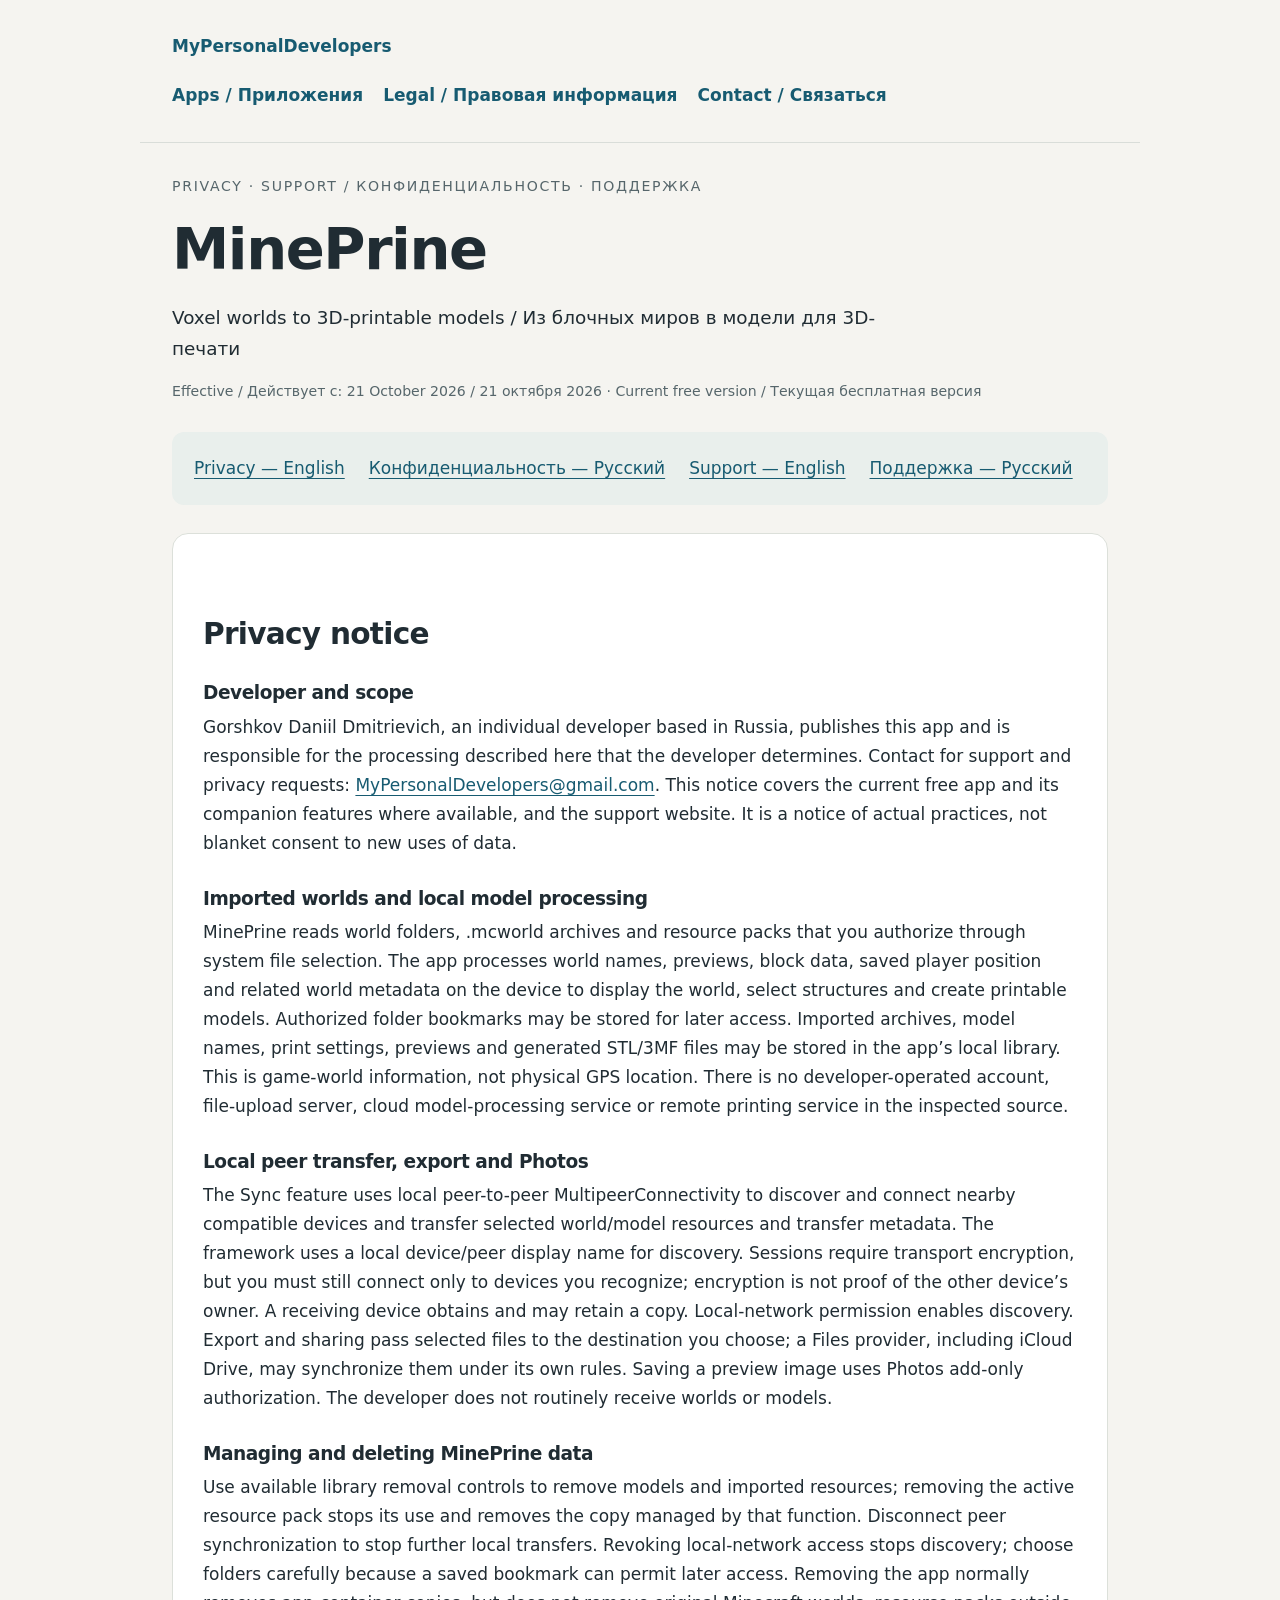
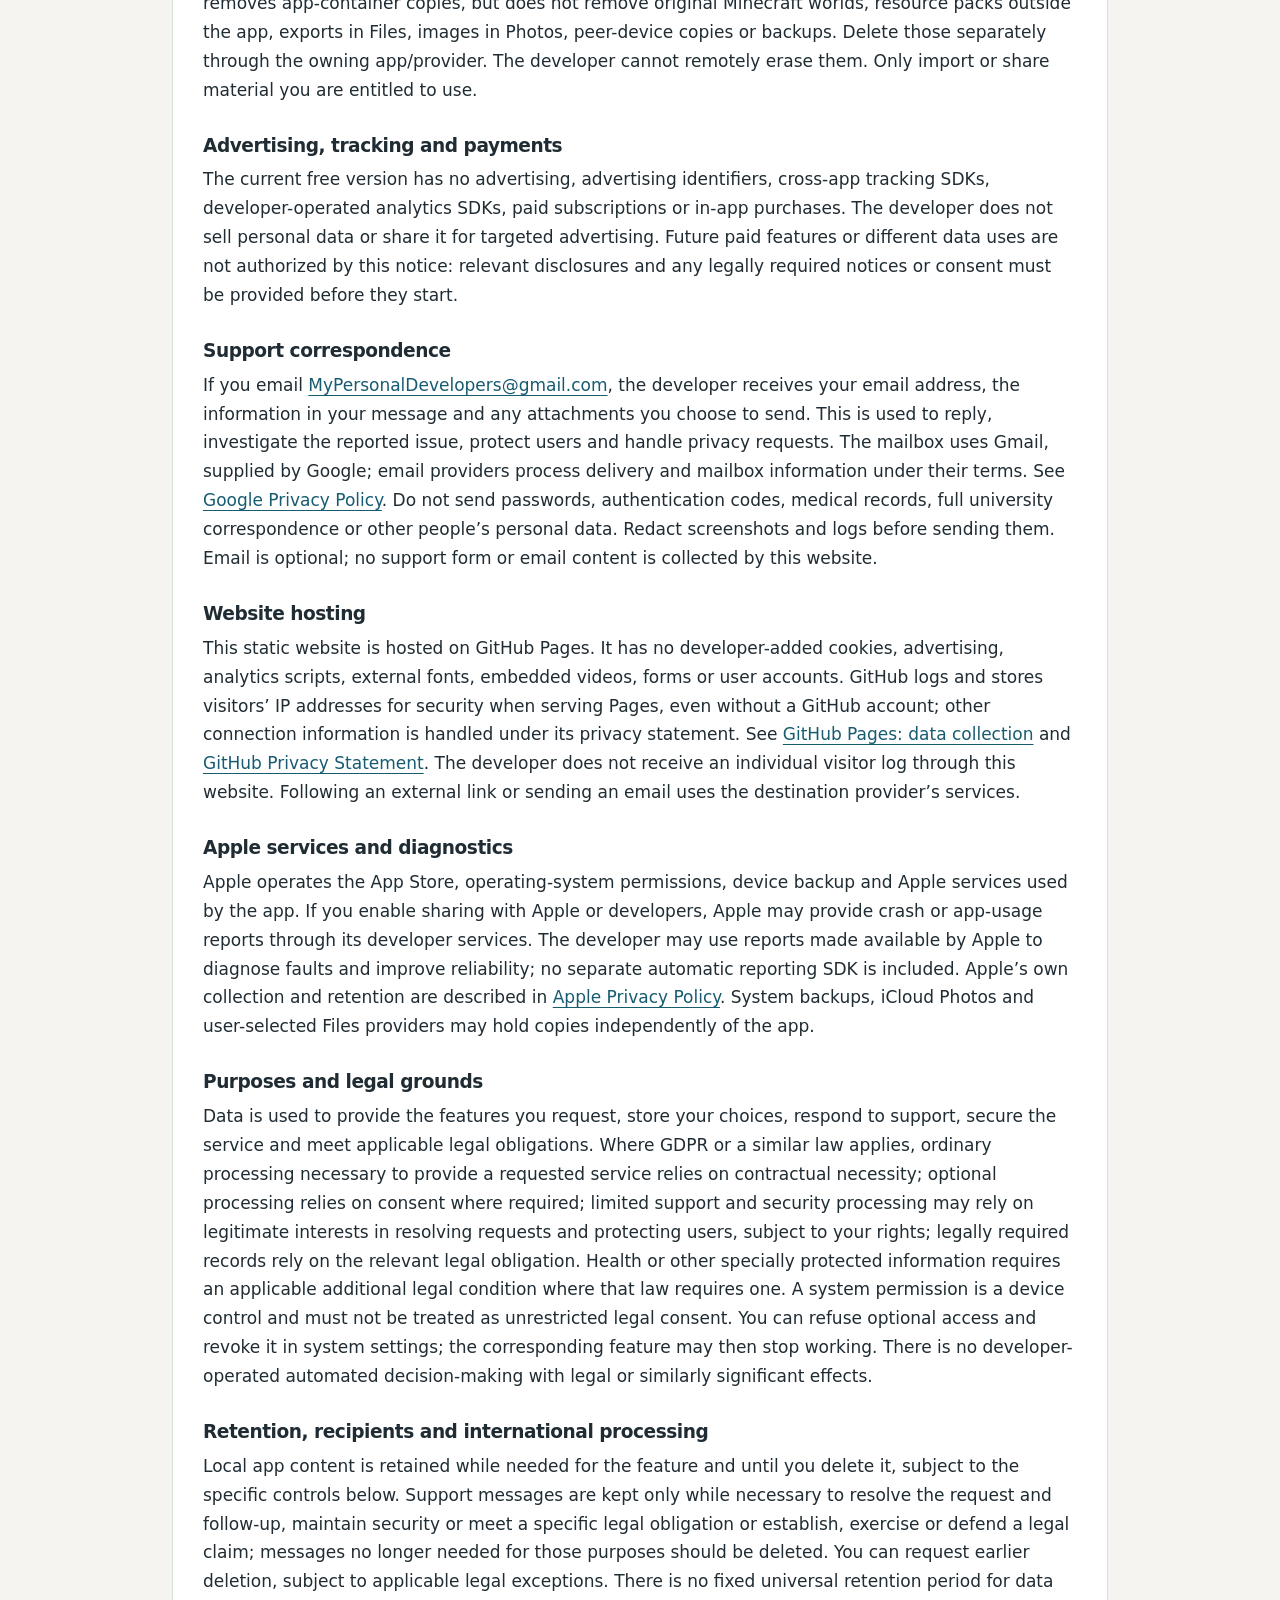
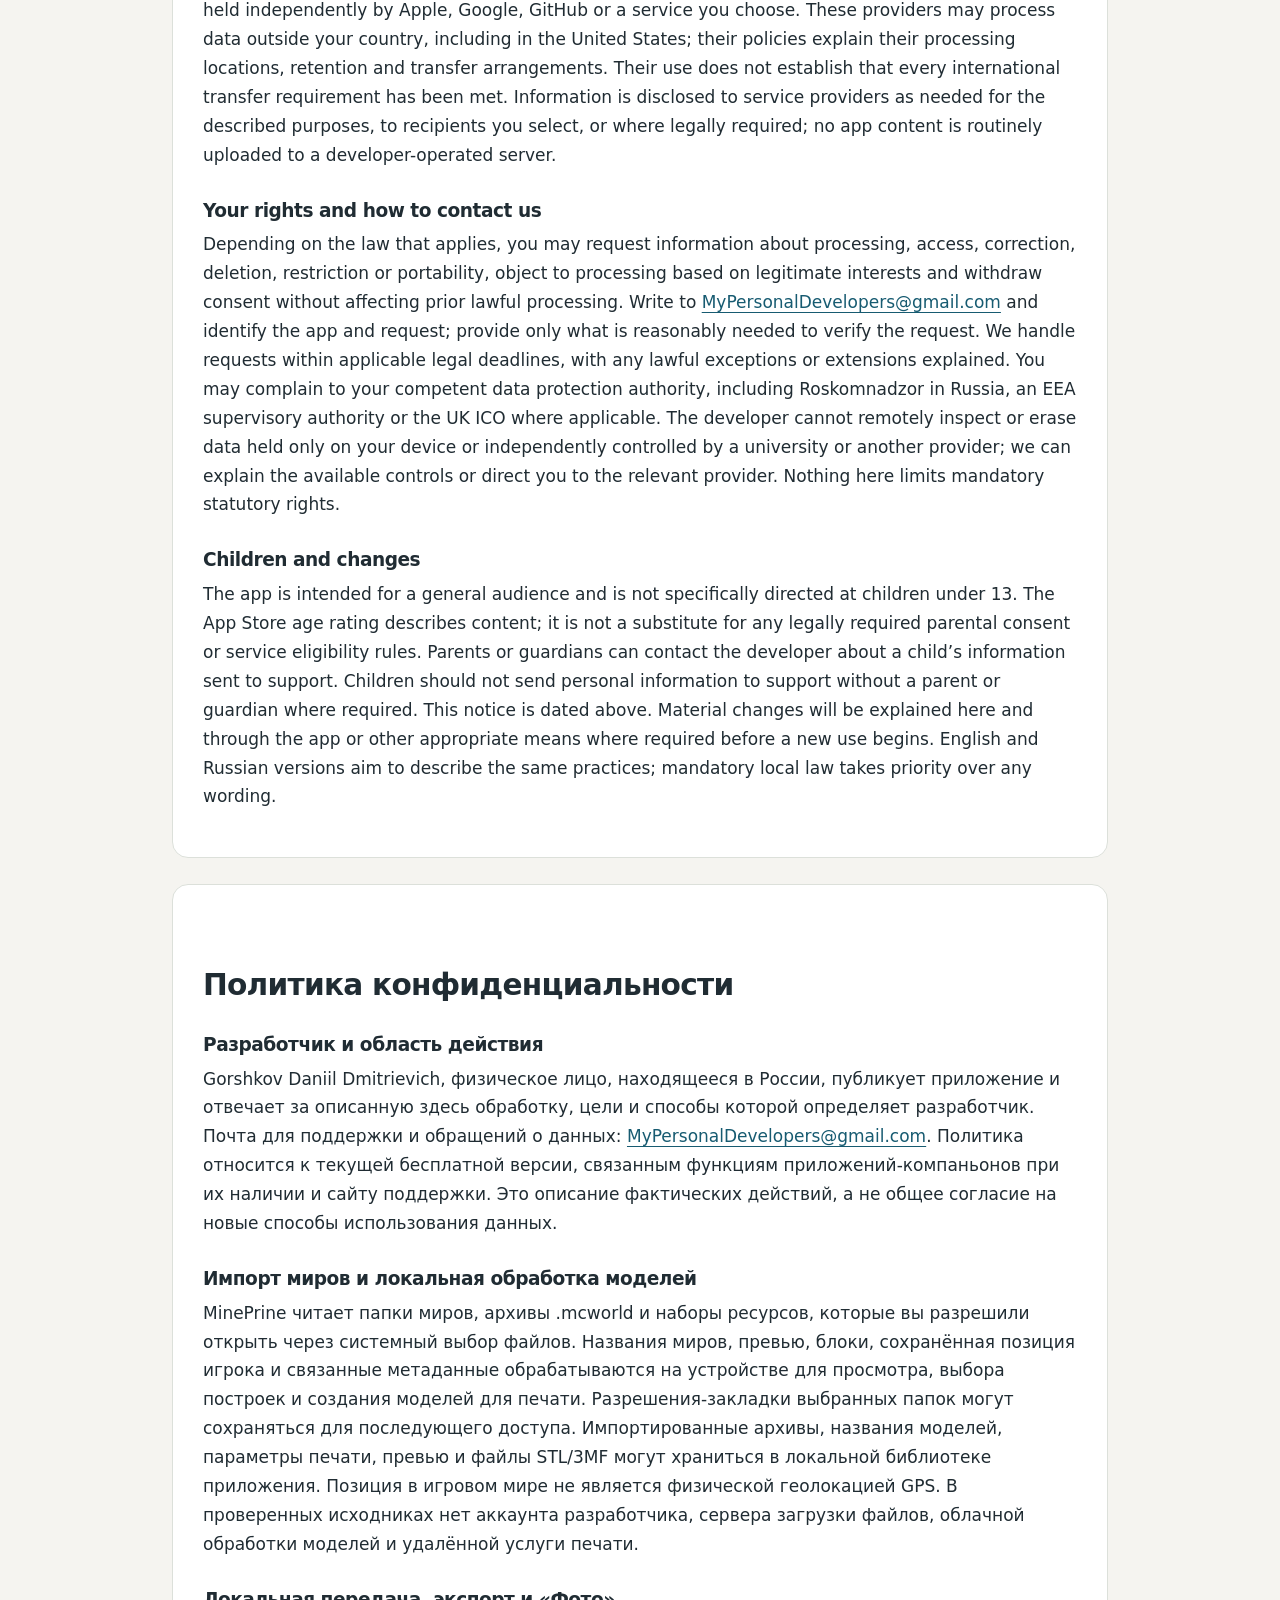
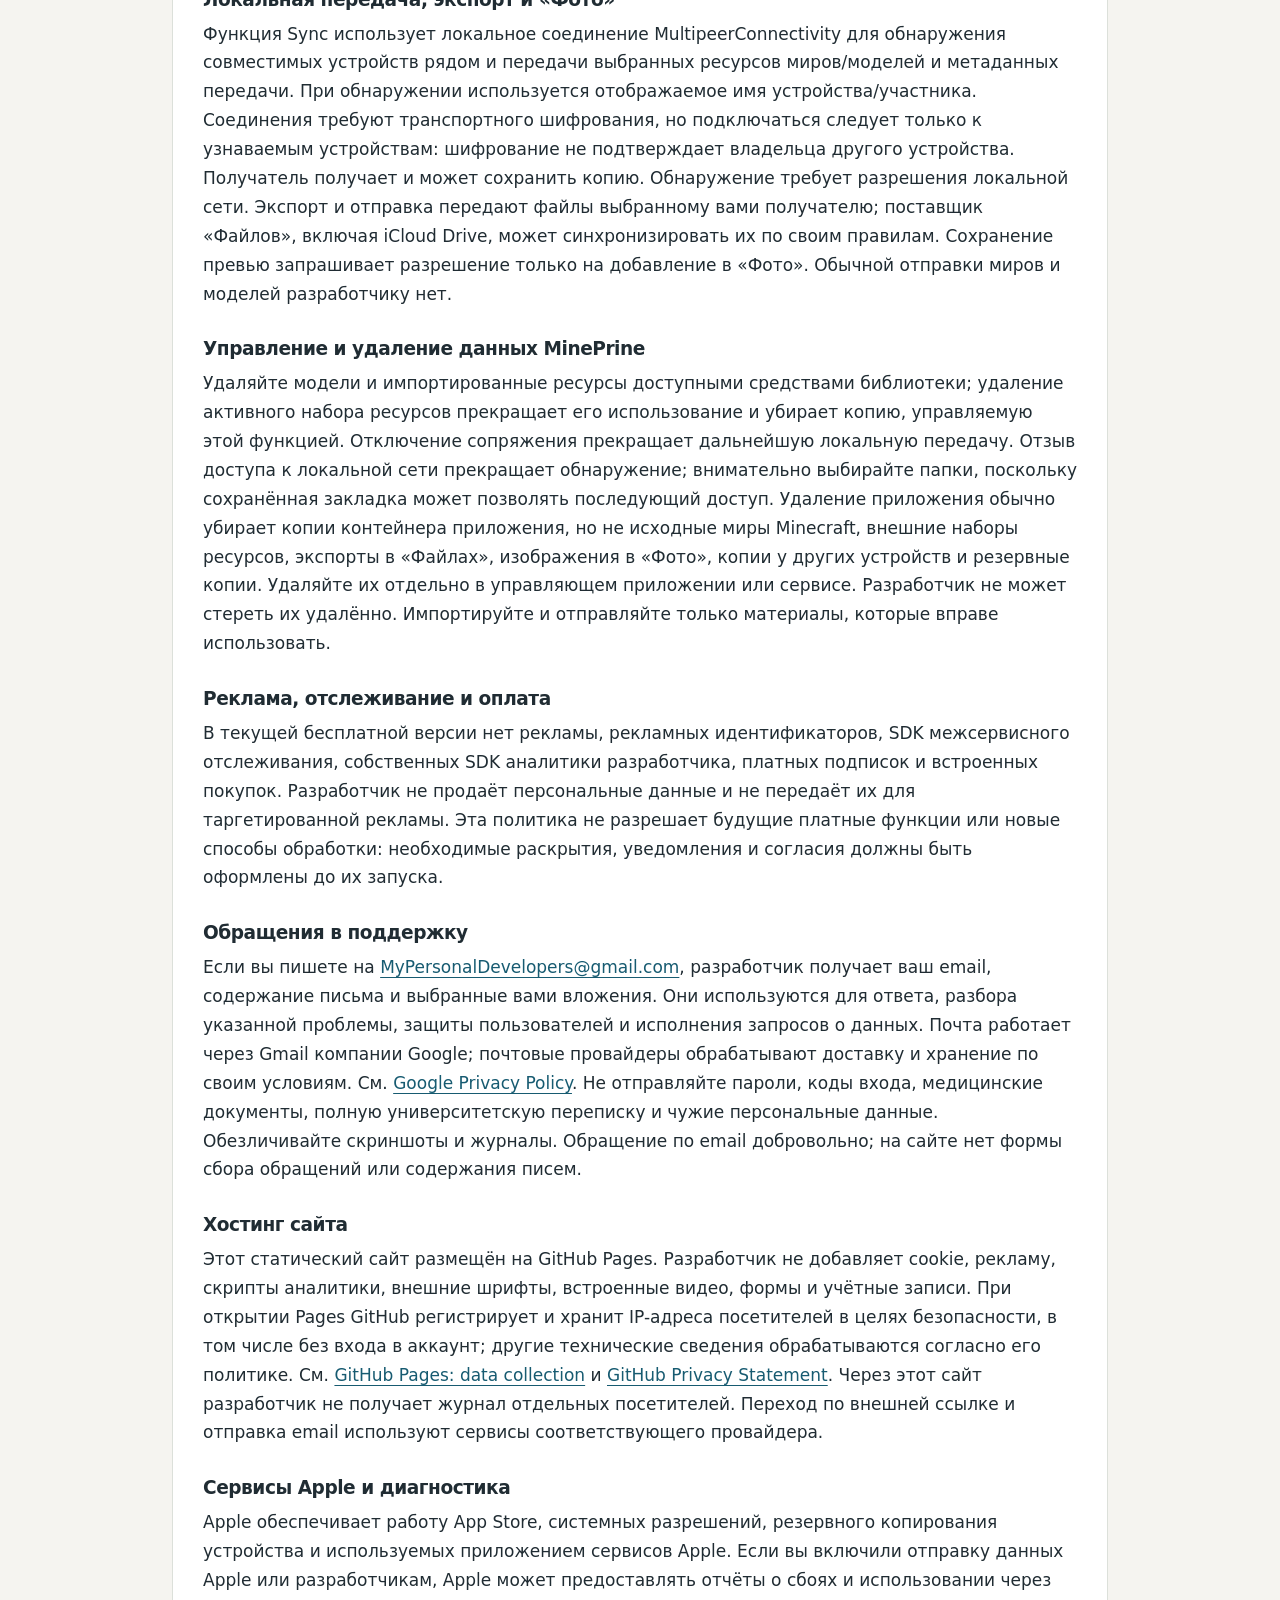
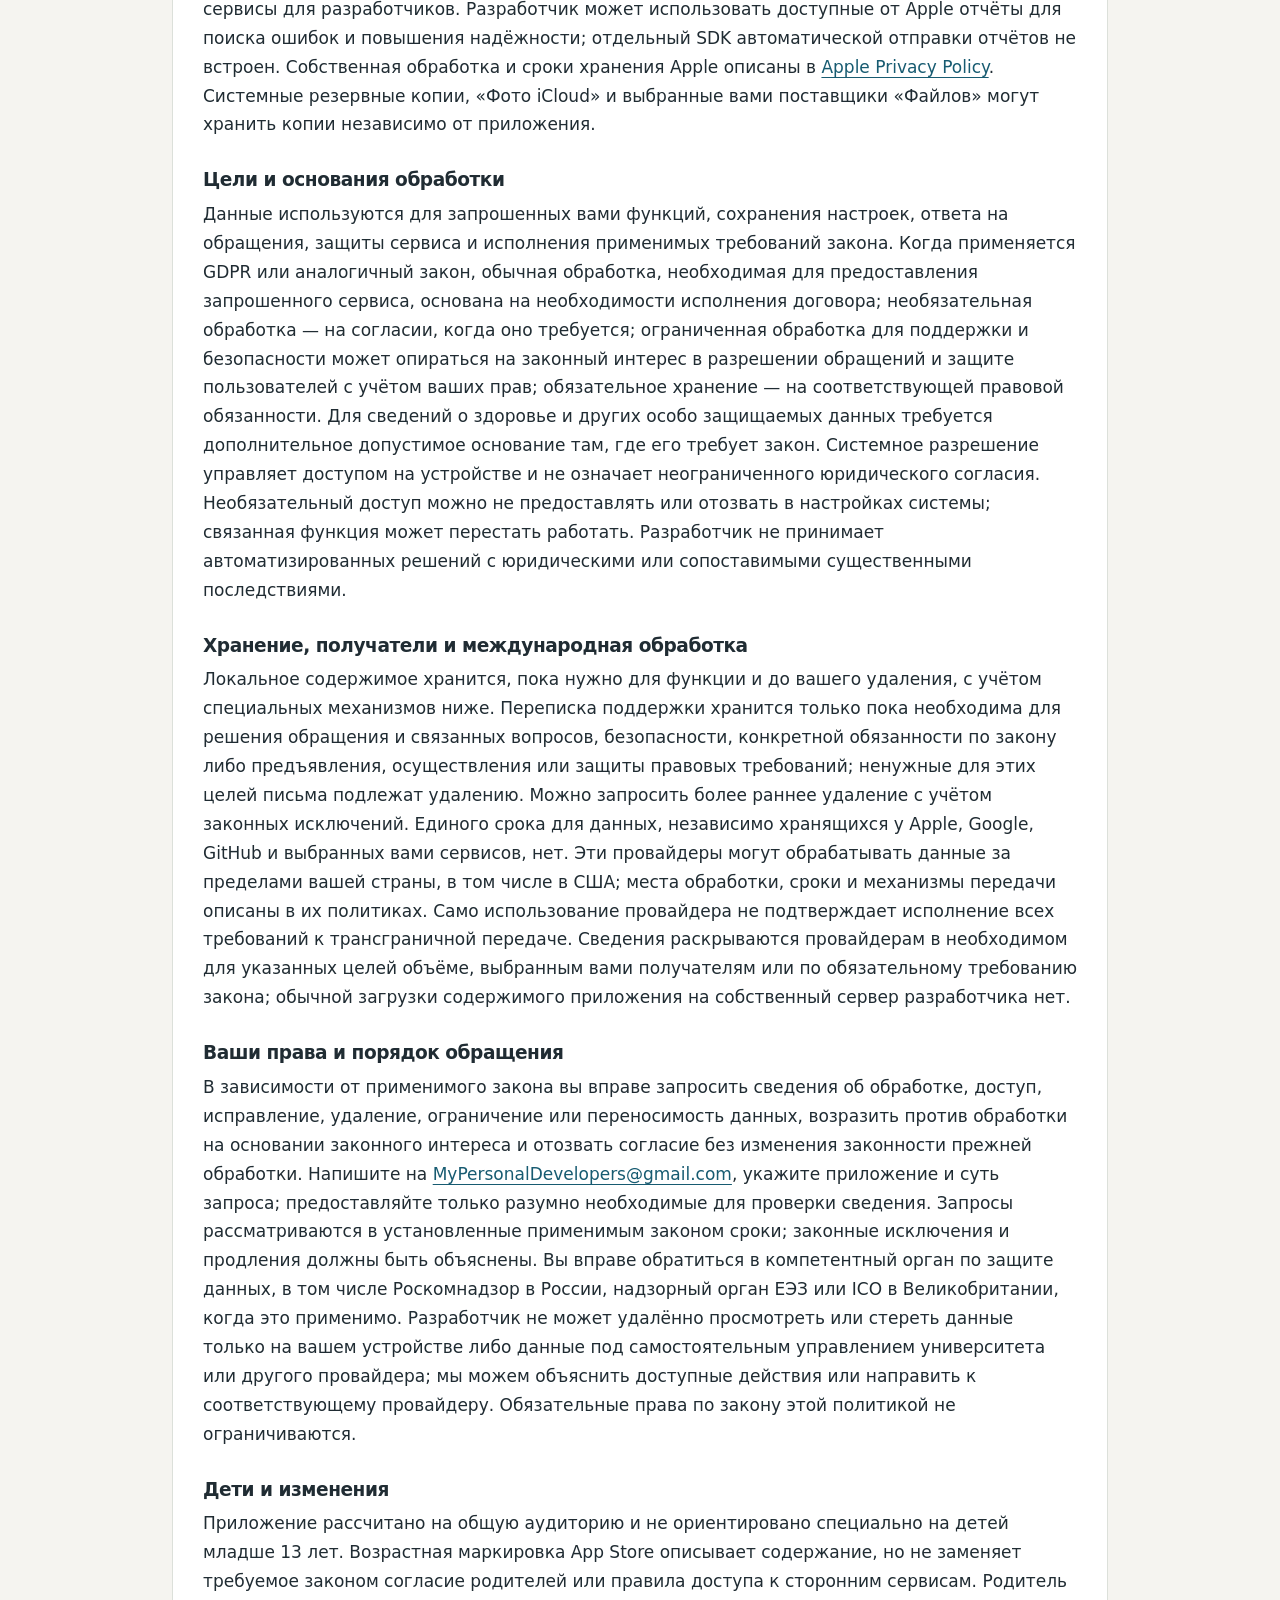
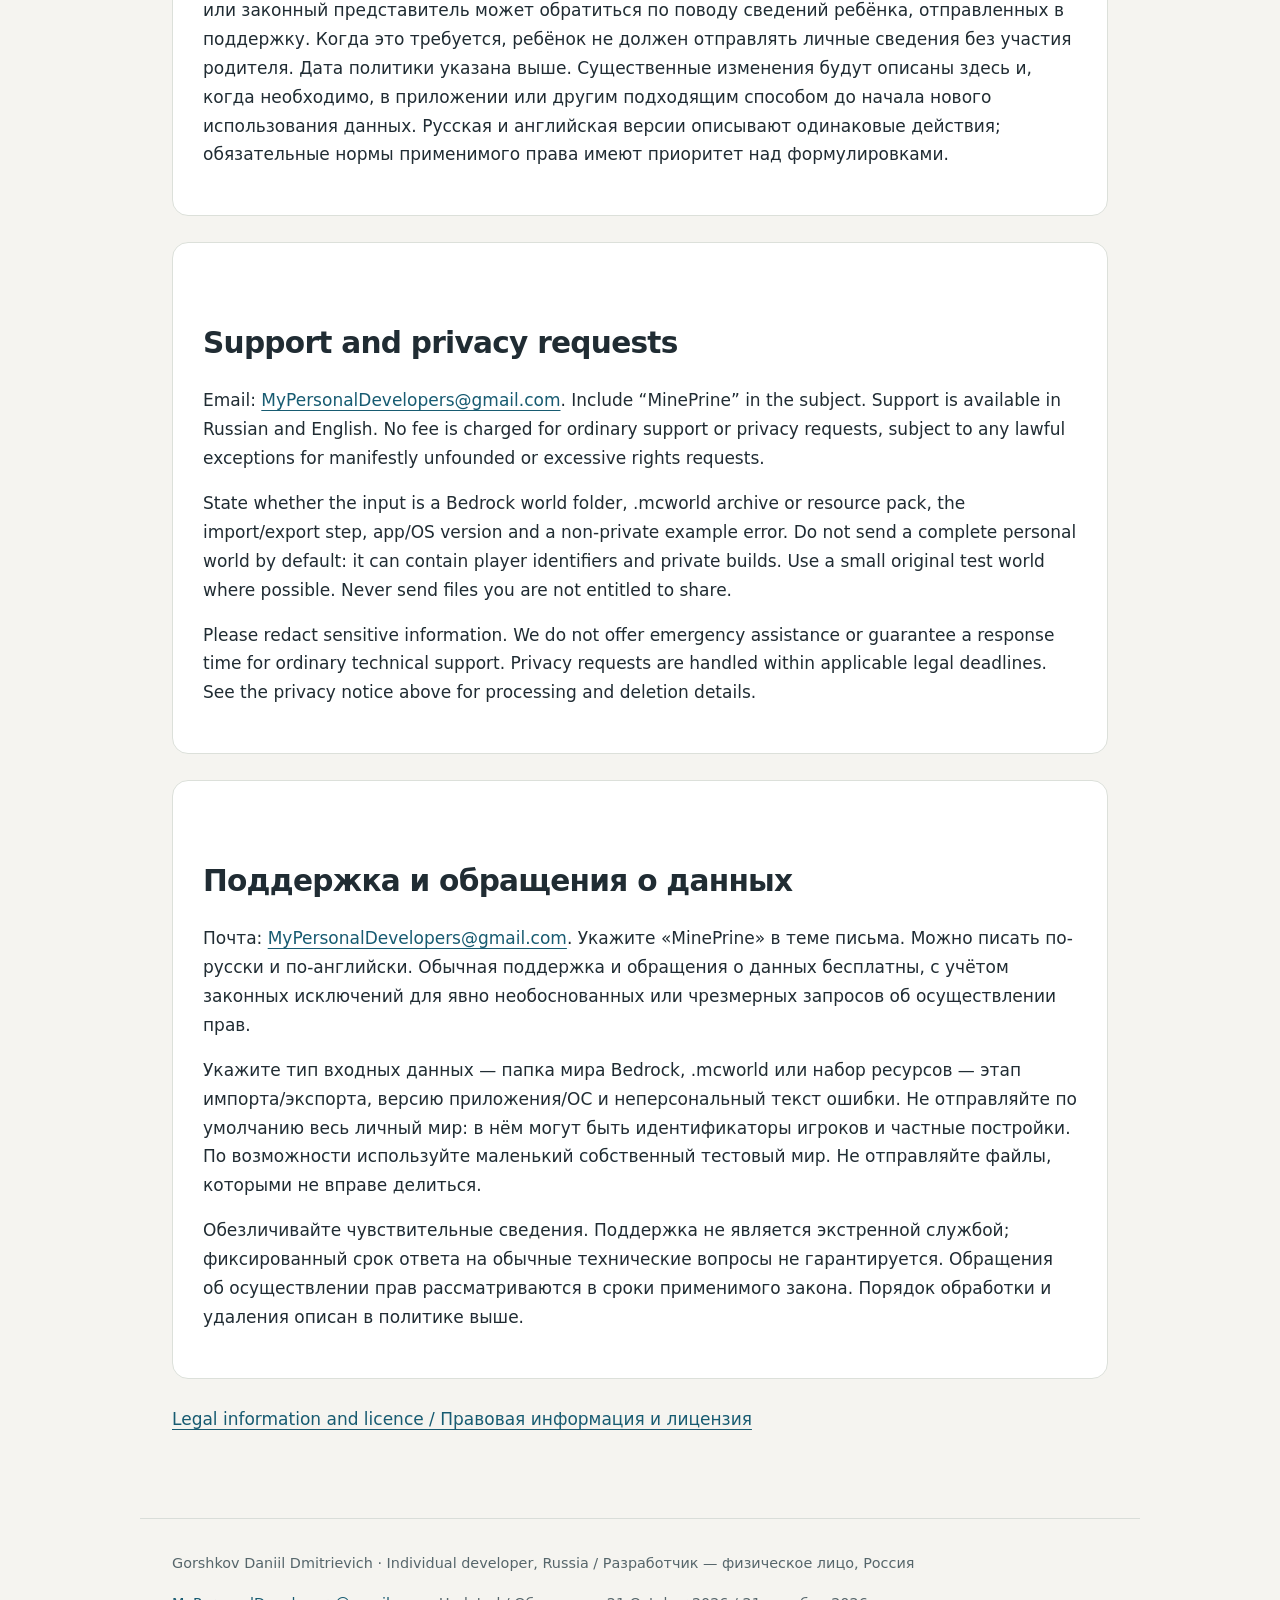
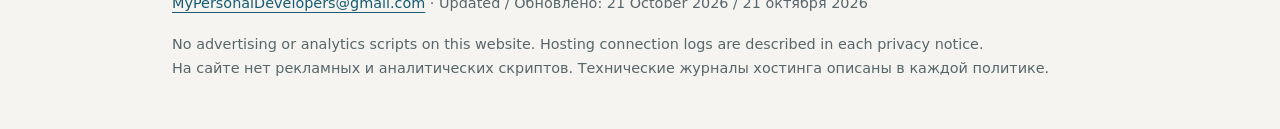
==== mineprine.html @ 7f7b88b6 "Publish bilingual privacy and support pages for four apps" ====
<!doctype html>
<html lang="en"><head><meta charset="utf-8"><meta name="viewport" content="width=device-width,initial-scale=1"><meta name="referrer" content="strict-origin-when-cross-origin"><title>MinePrine — Privacy &amp; Support | MyPersonalDevelopers</title><meta name="description" content="Privacy notices, support and data controls for Univer, Peak, Plenka and MinePrine. English and Russian."><link rel="stylesheet" href="style.css"></head><body>
<header><a href="index.html">MyPersonalDevelopers</a><nav aria-label="Main navigation"><a href="index.html">Apps / Приложения</a><a href="terms.html">Legal / Правовая информация</a><a href="mailto:MyPersonalDevelopers@gmail.com">Contact / Связаться</a></nav></header>
<main><p class="eyebrow">Privacy · Support / Конфиденциальность · Поддержка</p><h1>MinePrine</h1><p class="lead">Voxel worlds to 3D-printable models / Из блочных миров в модели для 3D-печати</p><p class="meta">Effective / Действует с: 21 October 2026 / 21 октября 2026 · Current free version / Текущая бесплатная версия</p><nav class="toc" aria-label="Page contents"><a href="#privacy-en">Privacy — English</a><a href="#privacy-ru">Конфиденциальность — Русский</a><a href="#support-en">Support — English</a><a href="#support-ru">Поддержка — Русский</a></nav><section class="language" lang="en" id="privacy-en"><h2>Privacy notice</h2><h3>Developer and scope</h3><p>Gorshkov Daniil Dmitrievich, an individual developer based in Russia, publishes this app and is responsible for the processing described here that the developer determines. Contact for support and privacy requests: <a href="mailto:MyPersonalDevelopers@gmail.com">MyPersonalDevelopers@gmail.com</a>. This notice covers the current free app and its companion features where available, and the support website. It is a notice of actual practices, not blanket consent to new uses of data.</p><h3>Imported worlds and local model processing</h3><p>MinePrine reads world folders, .mcworld archives and resource packs that you authorize through system file selection. The app processes world names, previews, block data, saved player position and related world metadata on the device to display the world, select structures and create printable models. Authorized folder bookmarks may be stored for later access. Imported archives, model names, print settings, previews and generated STL/3MF files may be stored in the app’s local library. This is game-world information, not physical GPS location. There is no developer-operated account, file-upload server, cloud model-processing service or remote printing service in the inspected source.</p><h3>Local peer transfer, export and Photos</h3><p>The Sync feature uses local peer-to-peer MultipeerConnectivity to discover and connect nearby compatible devices and transfer selected world/model resources and transfer metadata. The framework uses a local device/peer display name for discovery. Sessions require transport encryption, but you must still connect only to devices you recognize; encryption is not proof of the other device’s owner. A receiving device obtains and may retain a copy. Local-network permission enables discovery. Export and sharing pass selected files to the destination you choose; a Files provider, including iCloud Drive, may synchronize them under its own rules. Saving a preview image uses Photos add-only authorization. The developer does not routinely receive worlds or models.</p><h3>Managing and deleting MinePrine data</h3><p>Use available library removal controls to remove models and imported resources; removing the active resource pack stops its use and removes the copy managed by that function. Disconnect peer synchronization to stop further local transfers. Revoking local-network access stops discovery; choose folders carefully because a saved bookmark can permit later access. Removing the app normally removes app-container copies, but does not remove original Minecraft worlds, resource packs outside the app, exports in Files, images in Photos, peer-device copies or backups. Delete those separately through the owning app/provider. The developer cannot remotely erase them. Only import or share material you are entitled to use.</p><h3>Advertising, tracking and payments</h3><p>The current free version has no advertising, advertising identifiers, cross-app tracking SDKs, developer-operated analytics SDKs, paid subscriptions or in-app purchases. The developer does not sell personal data or share it for targeted advertising. Future paid features or different data uses are not authorized by this notice: relevant disclosures and any legally required notices or consent must be provided before they start.</p><h3>Support correspondence</h3><p>If you email <a href="mailto:MyPersonalDevelopers@gmail.com">MyPersonalDevelopers@gmail.com</a>, the developer receives your email address, the information in your message and any attachments you choose to send. This is used to reply, investigate the reported issue, protect users and handle privacy requests. The mailbox uses Gmail, supplied by Google; email providers process delivery and mailbox information under their terms. See <a href="https://policies.google.com/privacy">Google Privacy Policy</a>. Do not send passwords, authentication codes, medical records, full university correspondence or other people’s personal data. Redact screenshots and logs before sending them. Email is optional; no support form or email content is collected by this website.</p><h3>Website hosting</h3><p>This static website is hosted on GitHub Pages. It has no developer-added cookies, advertising, analytics scripts, external fonts, embedded videos, forms or user accounts. GitHub logs and stores visitors’ IP addresses for security when serving Pages, even without a GitHub account; other connection information is handled under its privacy statement. See <a href="https://docs.github.com/en/pages/getting-started-with-github-pages/what-is-github-pages#data-collection">GitHub Pages: data collection</a> and <a href="https://docs.github.com/en/site-policy/privacy-policies/github-general-privacy-statement">GitHub Privacy Statement</a>. The developer does not receive an individual visitor log through this website. Following an external link or sending an email uses the destination provider’s services.</p><h3>Apple services and diagnostics</h3><p>Apple operates the App Store, operating-system permissions, device backup and Apple services used by the app. If you enable sharing with Apple or developers, Apple may provide crash or app-usage reports through its developer services. The developer may use reports made available by Apple to diagnose faults and improve reliability; no separate automatic reporting SDK is included. Apple’s own collection and retention are described in <a href="https://www.apple.com/legal/privacy/">Apple Privacy Policy</a>. System backups, iCloud Photos and user-selected Files providers may hold copies independently of the app.</p><h3>Purposes and legal grounds</h3><p>Data is used to provide the features you request, store your choices, respond to support, secure the service and meet applicable legal obligations. Where GDPR or a similar law applies, ordinary processing necessary to provide a requested service relies on contractual necessity; optional processing relies on consent where required; limited support and security processing may rely on legitimate interests in resolving requests and protecting users, subject to your rights; legally required records rely on the relevant legal obligation. Health or other specially protected information requires an applicable additional legal condition where that law requires one. A system permission is a device control and must not be treated as unrestricted legal consent. You can refuse optional access and revoke it in system settings; the corresponding feature may then stop working. There is no developer-operated automated decision-making with legal or similarly significant effects.</p><h3>Retention, recipients and international processing</h3><p>Local app content is retained while needed for the feature and until you delete it, subject to the specific controls below. Support messages are kept only while necessary to resolve the request and follow-up, maintain security or meet a specific legal obligation or establish, exercise or defend a legal claim; messages no longer needed for those purposes should be deleted. You can request earlier deletion, subject to applicable legal exceptions. There is no fixed universal retention period for data held independently by Apple, Google, GitHub or a service you choose. These providers may process data outside your country, including in the United States; their policies explain their processing locations, retention and transfer arrangements. Their use does not establish that every international transfer requirement has been met. Information is disclosed to service providers as needed for the described purposes, to recipients you select, or where legally required; no app content is routinely uploaded to a developer-operated server.</p><h3>Your rights and how to contact us</h3><p>Depending on the law that applies, you may request information about processing, access, correction, deletion, restriction or portability, object to processing based on legitimate interests and withdraw consent without affecting prior lawful processing. Write to <a href="mailto:MyPersonalDevelopers@gmail.com">MyPersonalDevelopers@gmail.com</a> and identify the app and request; provide only what is reasonably needed to verify the request. We handle requests within applicable legal deadlines, with any lawful exceptions or extensions explained. You may complain to your competent data protection authority, including Roskomnadzor in Russia, an EEA supervisory authority or the UK ICO where applicable. The developer cannot remotely inspect or erase data held only on your device or independently controlled by a university or another provider; we can explain the available controls or direct you to the relevant provider. Nothing here limits mandatory statutory rights.</p><h3>Children and changes</h3><p>The app is intended for a general audience and is not specifically directed at children under 13. The App Store age rating describes content; it is not a substitute for any legally required parental consent or service eligibility rules. Parents or guardians can contact the developer about a child’s information sent to support. Children should not send personal information to support without a parent or guardian where required. This notice is dated above. Material changes will be explained here and through the app or other appropriate means where required before a new use begins. English and Russian versions aim to describe the same practices; mandatory local law takes priority over any wording.</p></section><section class="language" lang="ru" id="privacy-ru"><h2>Политика конфиденциальности</h2><h3>Разработчик и область действия</h3><p>Gorshkov Daniil Dmitrievich, физическое лицо, находящееся в России, публикует приложение и отвечает за описанную здесь обработку, цели и способы которой определяет разработчик. Почта для поддержки и обращений о данных: <a href="mailto:MyPersonalDevelopers@gmail.com">MyPersonalDevelopers@gmail.com</a>. Политика относится к текущей бесплатной версии, связанным функциям приложений-компаньонов при их наличии и сайту поддержки. Это описание фактических действий, а не общее согласие на новые способы использования данных.</p><h3>Импорт миров и локальная обработка моделей</h3><p>MinePrine читает папки миров, архивы .mcworld и наборы ресурсов, которые вы разрешили открыть через системный выбор файлов. Названия миров, превью, блоки, сохранённая позиция игрока и связанные метаданные обрабатываются на устройстве для просмотра, выбора построек и создания моделей для печати. Разрешения-закладки выбранных папок могут сохраняться для последующего доступа. Импортированные архивы, названия моделей, параметры печати, превью и файлы STL/3MF могут храниться в локальной библиотеке приложения. Позиция в игровом мире не является физической геолокацией GPS. В проверенных исходниках нет аккаунта разработчика, сервера загрузки файлов, облачной обработки моделей и удалённой услуги печати.</p><h3>Локальная передача, экспорт и «Фото»</h3><p>Функция Sync использует локальное соединение MultipeerConnectivity для обнаружения совместимых устройств рядом и передачи выбранных ресурсов миров/моделей и метаданных передачи. При обнаружении используется отображаемое имя устройства/участника. Соединения требуют транспортного шифрования, но подключаться следует только к узнаваемым устройствам: шифрование не подтверждает владельца другого устройства. Получатель получает и может сохранить копию. Обнаружение требует разрешения локальной сети. Экспорт и отправка передают файлы выбранному вами получателю; поставщик «Файлов», включая iCloud Drive, может синхронизировать их по своим правилам. Сохранение превью запрашивает разрешение только на добавление в «Фото». Обычной отправки миров и моделей разработчику нет.</p><h3>Управление и удаление данных MinePrine</h3><p>Удаляйте модели и импортированные ресурсы доступными средствами библиотеки; удаление активного набора ресурсов прекращает его использование и убирает копию, управляемую этой функцией. Отключение сопряжения прекращает дальнейшую локальную передачу. Отзыв доступа к локальной сети прекращает обнаружение; внимательно выбирайте папки, поскольку сохранённая закладка может позволять последующий доступ. Удаление приложения обычно убирает копии контейнера приложения, но не исходные миры Minecraft, внешние наборы ресурсов, экспорты в «Файлах», изображения в «Фото», копии у других устройств и резервные копии. Удаляйте их отдельно в управляющем приложении или сервисе. Разработчик не может стереть их удалённо. Импортируйте и отправляйте только материалы, которые вправе использовать.</p><h3>Реклама, отслеживание и оплата</h3><p>В текущей бесплатной версии нет рекламы, рекламных идентификаторов, SDK межсервисного отслеживания, собственных SDK аналитики разработчика, платных подписок и встроенных покупок. Разработчик не продаёт персональные данные и не передаёт их для таргетированной рекламы. Эта политика не разрешает будущие платные функции или новые способы обработки: необходимые раскрытия, уведомления и согласия должны быть оформлены до их запуска.</p><h3>Обращения в поддержку</h3><p>Если вы пишете на <a href="mailto:MyPersonalDevelopers@gmail.com">MyPersonalDevelopers@gmail.com</a>, разработчик получает ваш email, содержание письма и выбранные вами вложения. Они используются для ответа, разбора указанной проблемы, защиты пользователей и исполнения запросов о данных. Почта работает через Gmail компании Google; почтовые провайдеры обрабатывают доставку и хранение по своим условиям. См. <a href="https://policies.google.com/privacy">Google Privacy Policy</a>. Не отправляйте пароли, коды входа, медицинские документы, полную университетскую переписку и чужие персональные данные. Обезличивайте скриншоты и журналы. Обращение по email добровольно; на сайте нет формы сбора обращений или содержания писем.</p><h3>Хостинг сайта</h3><p>Этот статический сайт размещён на GitHub Pages. Разработчик не добавляет cookie, рекламу, скрипты аналитики, внешние шрифты, встроенные видео, формы и учётные записи. При открытии Pages GitHub регистрирует и хранит IP-адреса посетителей в целях безопасности, в том числе без входа в аккаунт; другие технические сведения обрабатываются согласно его политике. См. <a href="https://docs.github.com/en/pages/getting-started-with-github-pages/what-is-github-pages#data-collection">GitHub Pages: data collection</a> и <a href="https://docs.github.com/en/site-policy/privacy-policies/github-general-privacy-statement">GitHub Privacy Statement</a>. Через этот сайт разработчик не получает журнал отдельных посетителей. Переход по внешней ссылке и отправка email используют сервисы соответствующего провайдера.</p><h3>Сервисы Apple и диагностика</h3><p>Apple обеспечивает работу App Store, системных разрешений, резервного копирования устройства и используемых приложением сервисов Apple. Если вы включили отправку данных Apple или разработчикам, Apple может предоставлять отчёты о сбоях и использовании через сервисы для разработчиков. Разработчик может использовать доступные от Apple отчёты для поиска ошибок и повышения надёжности; отдельный SDK автоматической отправки отчётов не встроен. Собственная обработка и сроки хранения Apple описаны в <a href="https://www.apple.com/legal/privacy/">Apple Privacy Policy</a>. Системные резервные копии, «Фото iCloud» и выбранные вами поставщики «Файлов» могут хранить копии независимо от приложения.</p><h3>Цели и основания обработки</h3><p>Данные используются для запрошенных вами функций, сохранения настроек, ответа на обращения, защиты сервиса и исполнения применимых требований закона. Когда применяется GDPR или аналогичный закон, обычная обработка, необходимая для предоставления запрошенного сервиса, основана на необходимости исполнения договора; необязательная обработка — на согласии, когда оно требуется; ограниченная обработка для поддержки и безопасности может опираться на законный интерес в разрешении обращений и защите пользователей с учётом ваших прав; обязательное хранение — на соответствующей правовой обязанности. Для сведений о здоровье и других особо защищаемых данных требуется дополнительное допустимое основание там, где его требует закон. Системное разрешение управляет доступом на устройстве и не означает неограниченного юридического согласия. Необязательный доступ можно не предоставлять или отозвать в настройках системы; связанная функция может перестать работать. Разработчик не принимает автоматизированных решений с юридическими или сопоставимыми существенными последствиями.</p><h3>Хранение, получатели и международная обработка</h3><p>Локальное содержимое хранится, пока нужно для функции и до вашего удаления, с учётом специальных механизмов ниже. Переписка поддержки хранится только пока необходима для решения обращения и связанных вопросов, безопасности, конкретной обязанности по закону либо предъявления, осуществления или защиты правовых требований; ненужные для этих целей письма подлежат удалению. Можно запросить более раннее удаление с учётом законных исключений. Единого срока для данных, независимо хранящихся у Apple, Google, GitHub и выбранных вами сервисов, нет. Эти провайдеры могут обрабатывать данные за пределами вашей страны, в том числе в США; места обработки, сроки и механизмы передачи описаны в их политиках. Само использование провайдера не подтверждает исполнение всех требований к трансграничной передаче. Сведения раскрываются провайдерам в необходимом для указанных целей объёме, выбранным вами получателям или по обязательному требованию закона; обычной загрузки содержимого приложения на собственный сервер разработчика нет.</p><h3>Ваши права и порядок обращения</h3><p>В зависимости от применимого закона вы вправе запросить сведения об обработке, доступ, исправление, удаление, ограничение или переносимость данных, возразить против обработки на основании законного интереса и отозвать согласие без изменения законности прежней обработки. Напишите на <a href="mailto:MyPersonalDevelopers@gmail.com">MyPersonalDevelopers@gmail.com</a>, укажите приложение и суть запроса; предоставляйте только разумно необходимые для проверки сведения. Запросы рассматриваются в установленные применимым законом сроки; законные исключения и продления должны быть объяснены. Вы вправе обратиться в компетентный орган по защите данных, в том числе Роскомнадзор в России, надзорный орган ЕЭЗ или ICO в Великобритании, когда это применимо. Разработчик не может удалённо просмотреть или стереть данные только на вашем устройстве либо данные под самостоятельным управлением университета или другого провайдера; мы можем объяснить доступные действия или направить к соответствующему провайдеру. Обязательные права по закону этой политикой не ограничиваются.</p><h3>Дети и изменения</h3><p>Приложение рассчитано на общую аудиторию и не ориентировано специально на детей младше 13 лет. Возрастная маркировка App Store описывает содержание, но не заменяет требуемое законом согласие родителей или правила доступа к сторонним сервисам. Родитель или законный представитель может обратиться по поводу сведений ребёнка, отправленных в поддержку. Когда это требуется, ребёнок не должен отправлять личные сведения без участия родителя. Дата политики указана выше. Существенные изменения будут описаны здесь и, когда необходимо, в приложении или другим подходящим способом до начала нового использования данных. Русская и английская версии описывают одинаковые действия; обязательные нормы применимого права имеют приоритет над формулировками.</p></section><section class="language" lang="en" id="support-en"><h2>Support and privacy requests</h2><p>Email: <a href="mailto:MyPersonalDevelopers@gmail.com">MyPersonalDevelopers@gmail.com</a>. Include “MinePrine” in the subject. Support is available in Russian and English. No fee is charged for ordinary support or privacy requests, subject to any lawful exceptions for manifestly unfounded or excessive rights requests.</p><p>State whether the input is a Bedrock world folder, .mcworld archive or resource pack, the import/export step, app/OS version and a non-private example error. Do not send a complete personal world by default: it can contain player identifiers and private builds. Use a small original test world where possible. Never send files you are not entitled to share.</p><p>Please redact sensitive information. We do not offer emergency assistance or guarantee a response time for ordinary technical support. Privacy requests are handled within applicable legal deadlines. See the privacy notice above for processing and deletion details.</p></section><section class="language" lang="ru" id="support-ru"><h2>Поддержка и обращения о данных</h2><p>Почта: <a href="mailto:MyPersonalDevelopers@gmail.com">MyPersonalDevelopers@gmail.com</a>. Укажите «MinePrine» в теме письма. Можно писать по-русски и по-английски. Обычная поддержка и обращения о данных бесплатны, с учётом законных исключений для явно необоснованных или чрезмерных запросов об осуществлении прав.</p><p>Укажите тип входных данных — папка мира Bedrock, .mcworld или набор ресурсов — этап импорта/экспорта, версию приложения/ОС и неперсональный текст ошибки. Не отправляйте по умолчанию весь личный мир: в нём могут быть идентификаторы игроков и частные постройки. По возможности используйте маленький собственный тестовый мир. Не отправляйте файлы, которыми не вправе делиться.</p><p>Обезличивайте чувствительные сведения. Поддержка не является экстренной службой; фиксированный срок ответа на обычные технические вопросы не гарантируется. Обращения об осуществлении прав рассматриваются в сроки применимого закона. Порядок обработки и удаления описан в политике выше.</p></section><p><a href="terms.html">Legal information and licence / Правовая информация и лицензия</a></p></main><footer><p>Gorshkov Daniil Dmitrievich · Individual developer, Russia / Разработчик — физическое лицо, Россия</p><p><a href="mailto:MyPersonalDevelopers@gmail.com">MyPersonalDevelopers@gmail.com</a> · Updated / Обновлено: 21 October 2026 / 21 октября 2026</p><p>No advertising or analytics scripts on this website. Hosting connection logs are described in each privacy notice.<br><span lang="ru">На сайте нет рекламных и аналитических скриптов. Технические журналы хостинга описаны в каждой политике.</span></p></footer></body></html>
---- style.css ----
*{box-sizing:border-box}html{scroll-behavior:smooth;scroll-padding-top:24px}body{margin:0;background:#f5f4f0;color:#202c33;font:17px/1.7 system-ui,-apple-system,BlinkMacSystemFont,"Segoe UI",sans-serif}a{color:#175b71;text-underline-offset:4px;overflow-wrap:anywhere}a:hover{color:#873f24}a:focus-visible{outline:3px solid #d2794e;outline-offset:4px}header,main,footer{max-width:1000px;margin:auto;padding:32px}header{border-bottom:1px solid #d9ddd9;display:flex;gap:20px;justify-content:space-between;flex-wrap:wrap}header a{text-decoration:none;font-weight:650}nav{display:flex;gap:20px;flex-wrap:wrap}h1,h2,h3{line-height:1.23;letter-spacing:-.025em}h1{font-size:clamp(2.2rem,6vw,3.6rem);margin:16px 0}h2{font-size:1.85rem;margin-top:52px}h3{font-size:1.16rem;margin:30px 0 8px}p{margin:0 0 16px}li{margin:6px 0}.eyebrow,.meta{color:#56666b;font-size:.88rem}.eyebrow{text-transform:uppercase;letter-spacing:.12em}.lead{font-size:1.15rem;max-width:740px}.cards{display:grid;grid-template-columns:repeat(2,minmax(0,1fr));gap:18px;margin:32px 0}.card{background:#fff;border:1px solid #dce0da;border-radius:14px;padding:26px}.card h2{margin-top:0;font-size:1.5rem}.card p{color:#526168}.card nav{gap:14px;font-size:.95rem}.notice{padding:20px 24px;border-left:4px solid #bd7445;background:#fff7ec;margin:24px 0}.toc{padding:22px;background:#e9efec;border-radius:12px;margin:28px 0;display:flex;gap:14px 24px;flex-wrap:wrap}.language{background:#fff;border:1px solid #dce0da;border-radius:16px;padding:30px;margin:26px 0}section:target,h2:target{outline:2px solid #c1d6cf;outline-offset:8px}footer{font-size:.9rem;color:#56666b;border-top:1px solid #d9ddd9;margin-top:36px}table{border-collapse:collapse;width:100%;font-size:.92rem}td,th{text-align:left;border-bottom:1px solid #dce0da;padding:12px 8px;vertical-align:top}.table-wrap{overflow:auto}@media(max-width:600px){header,main,footer{padding:22px}.cards{grid-template-columns:1fr}.language{padding:22px}h2{font-size:1.6rem}body{font-size:16px}}@media print{body{background:white;color:black;font-size:10pt}header,footer{padding:12px}main{padding:12px}.language{border:0;padding:0}.toc{display:none}h2,h3{break-after:avoid}p,li{orphans:3;widows:3}a{color:black}}
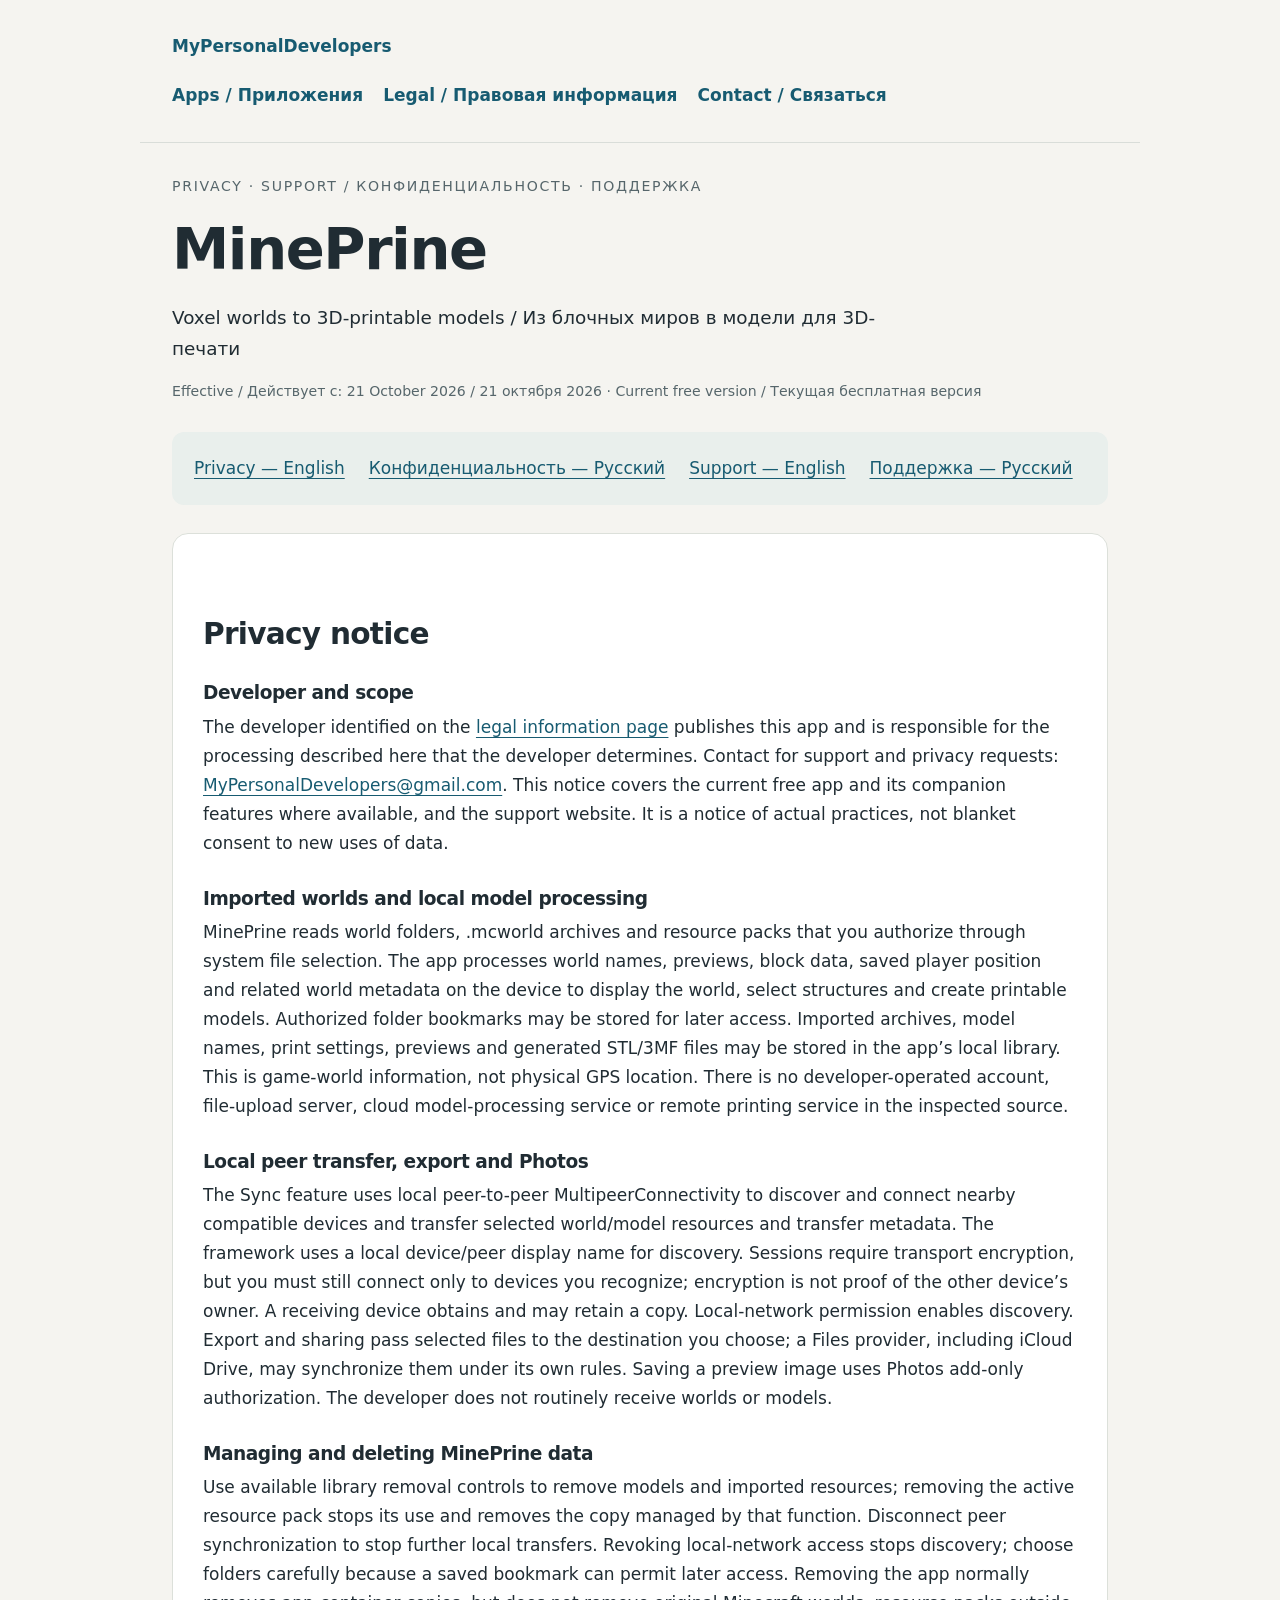
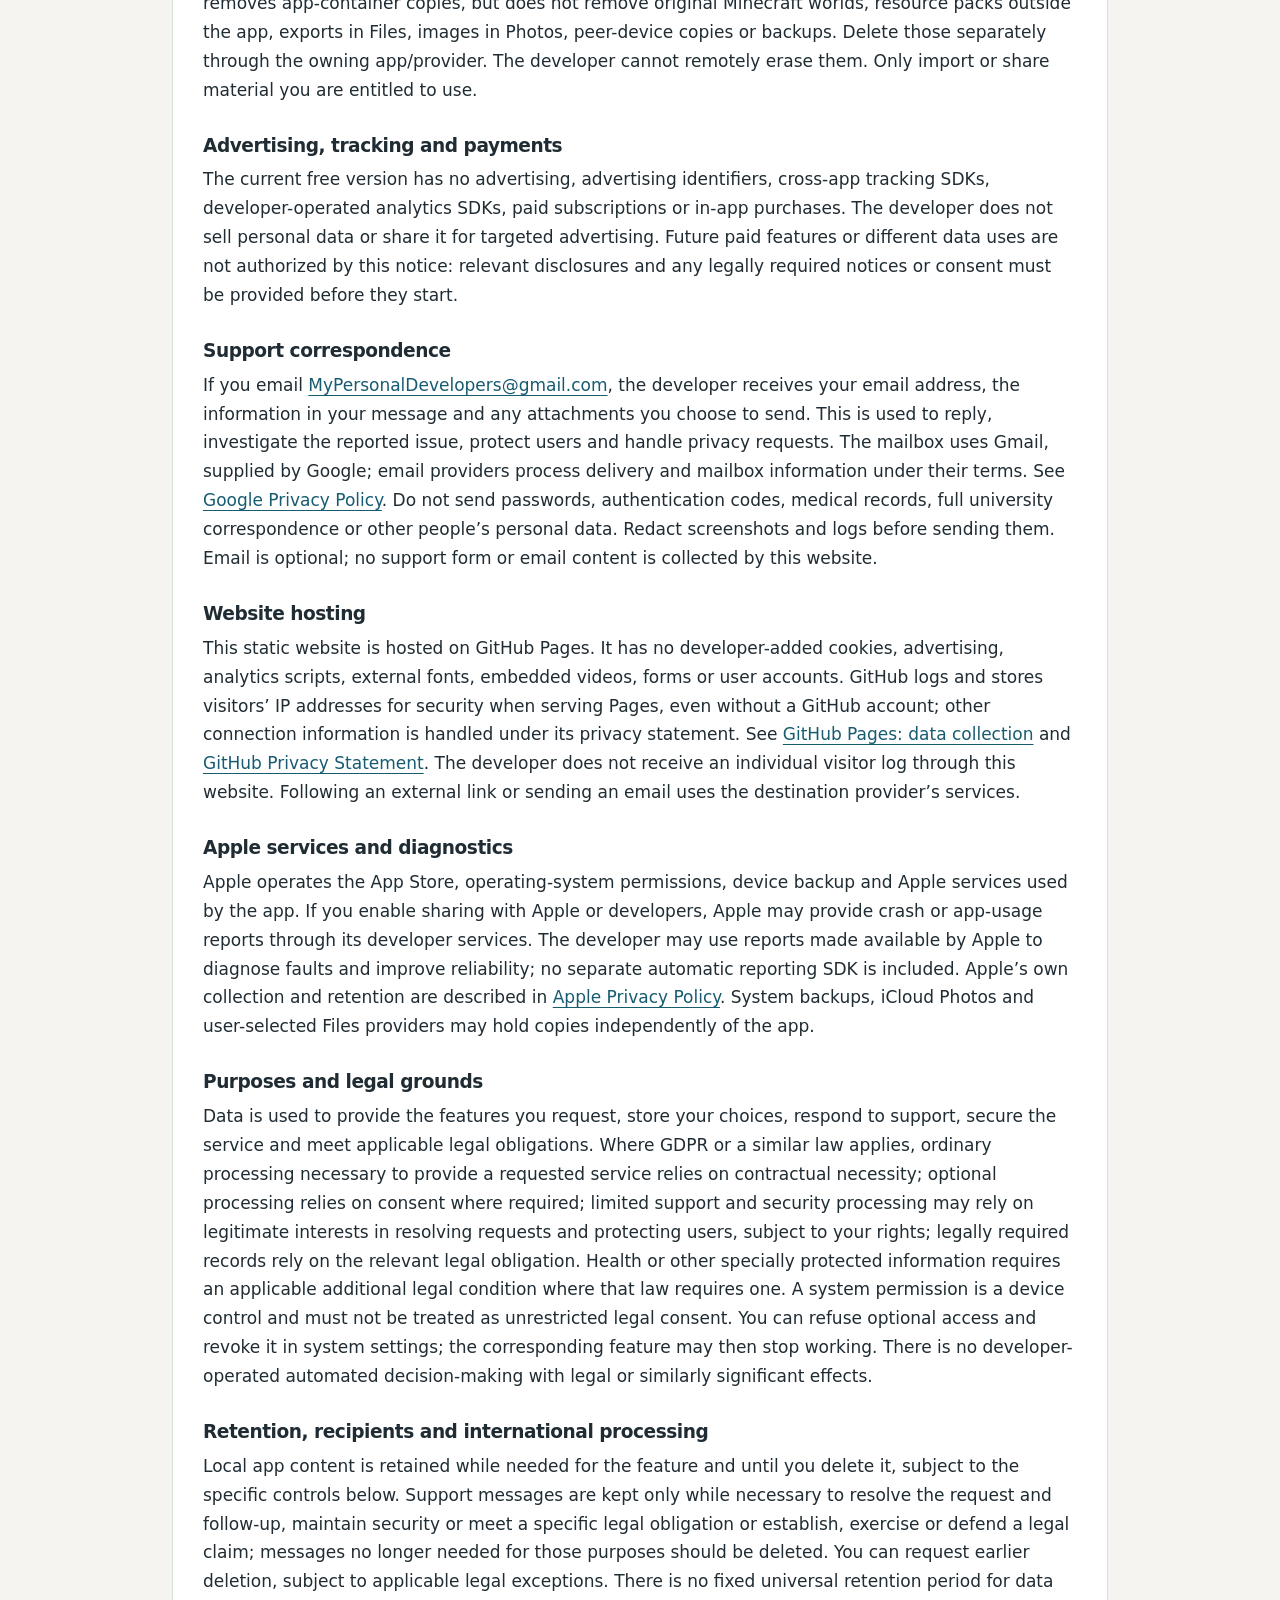
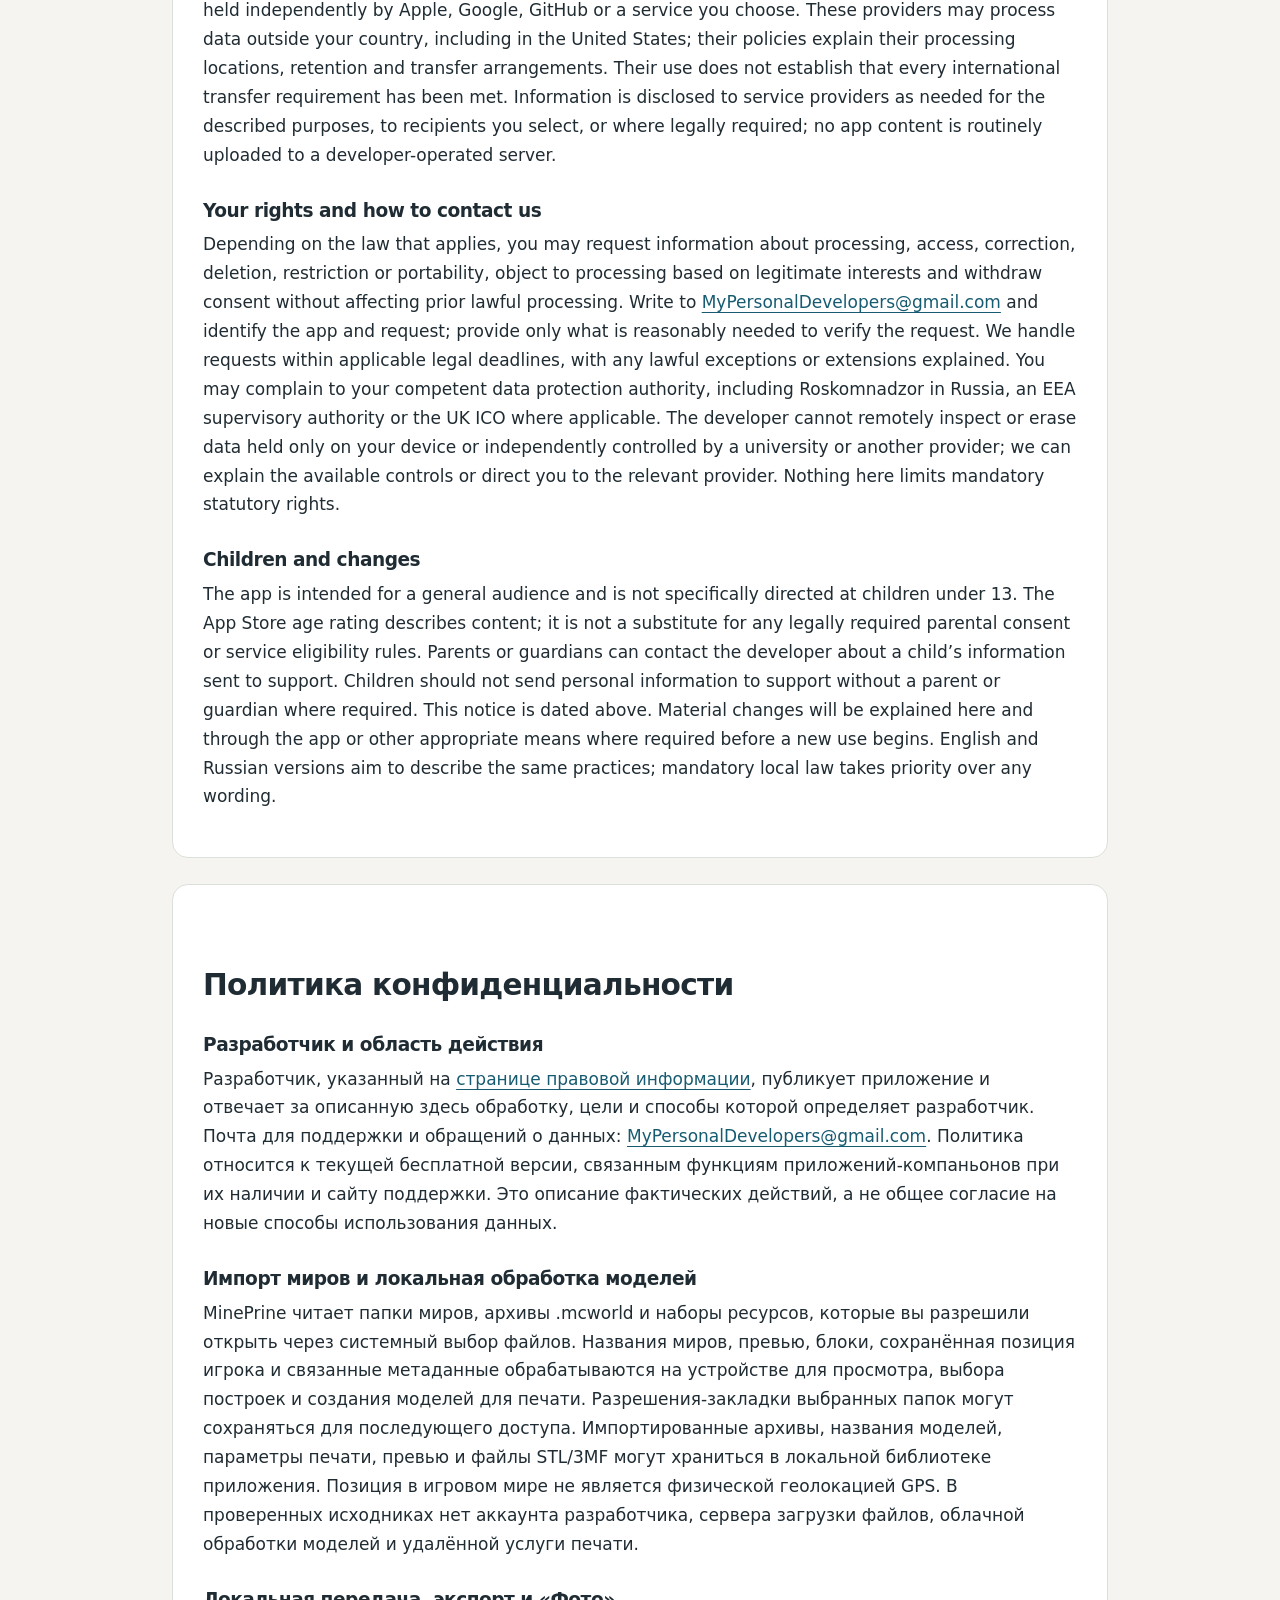
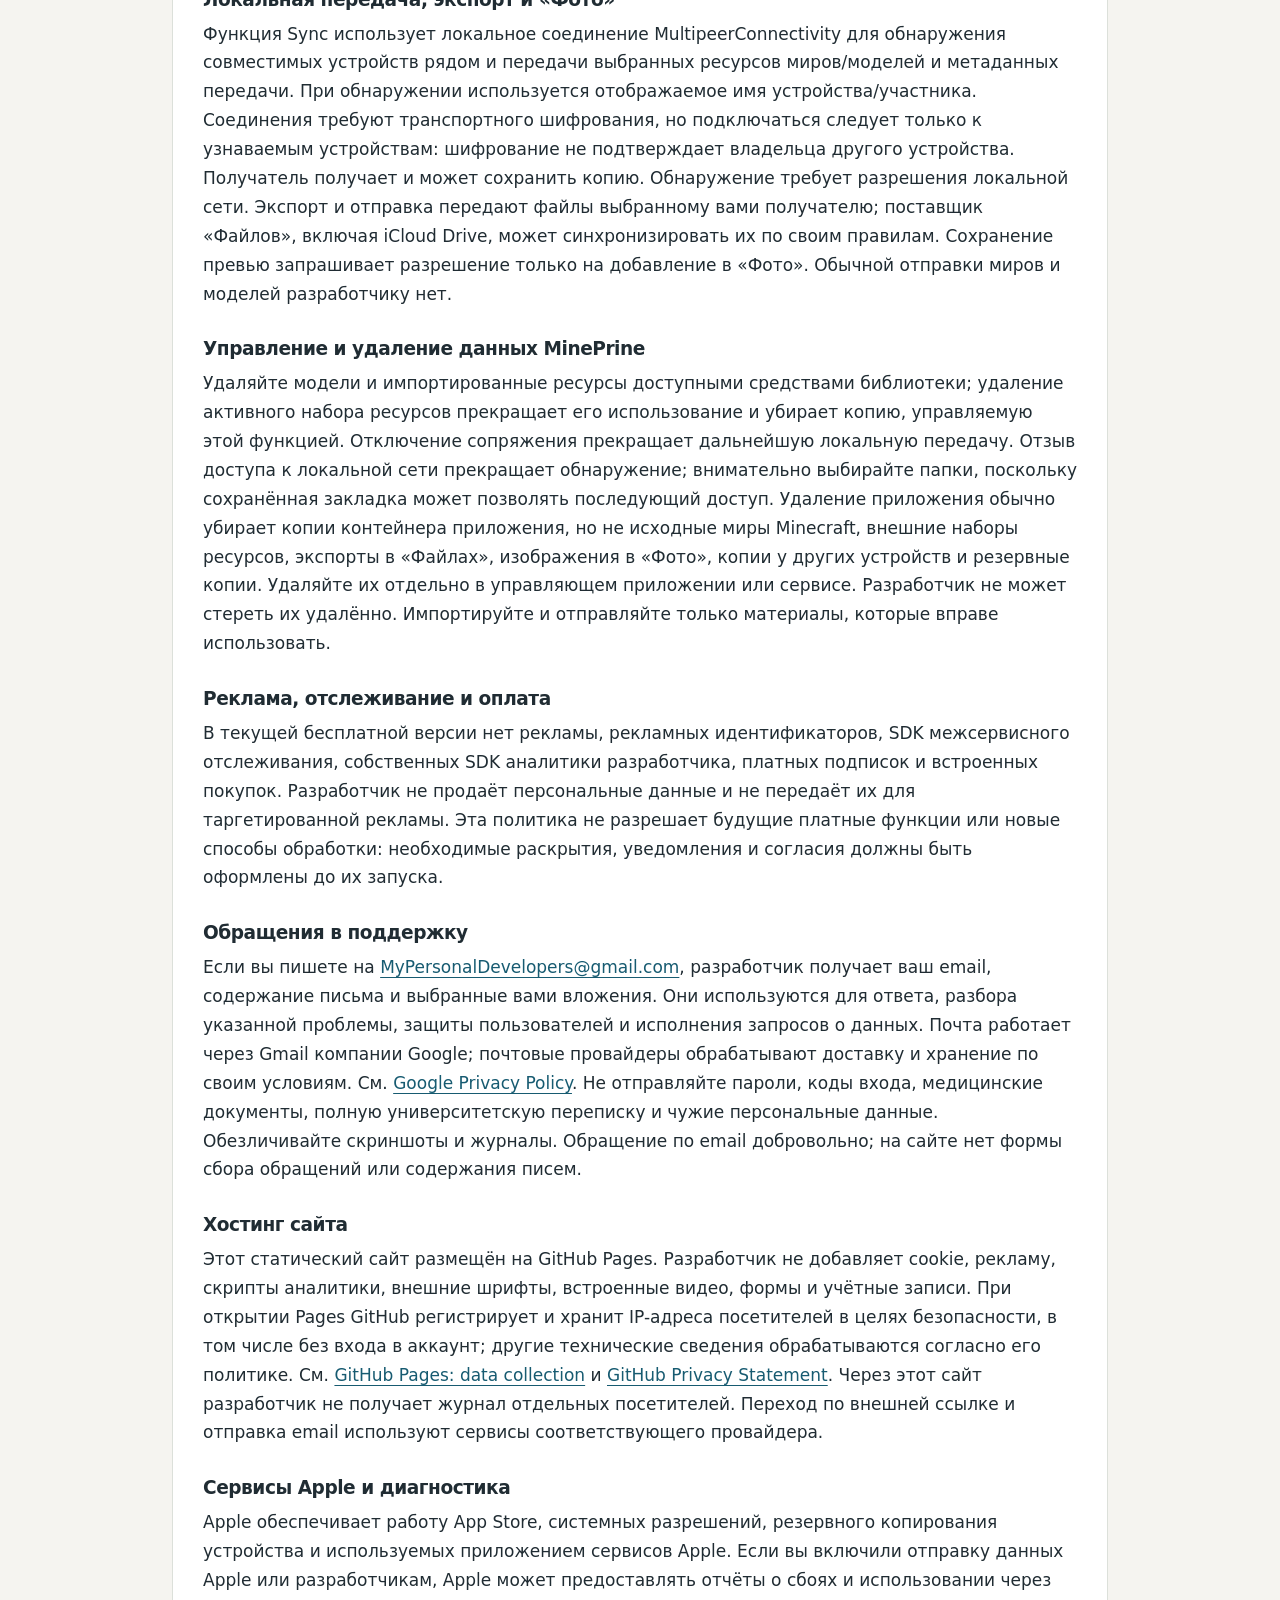
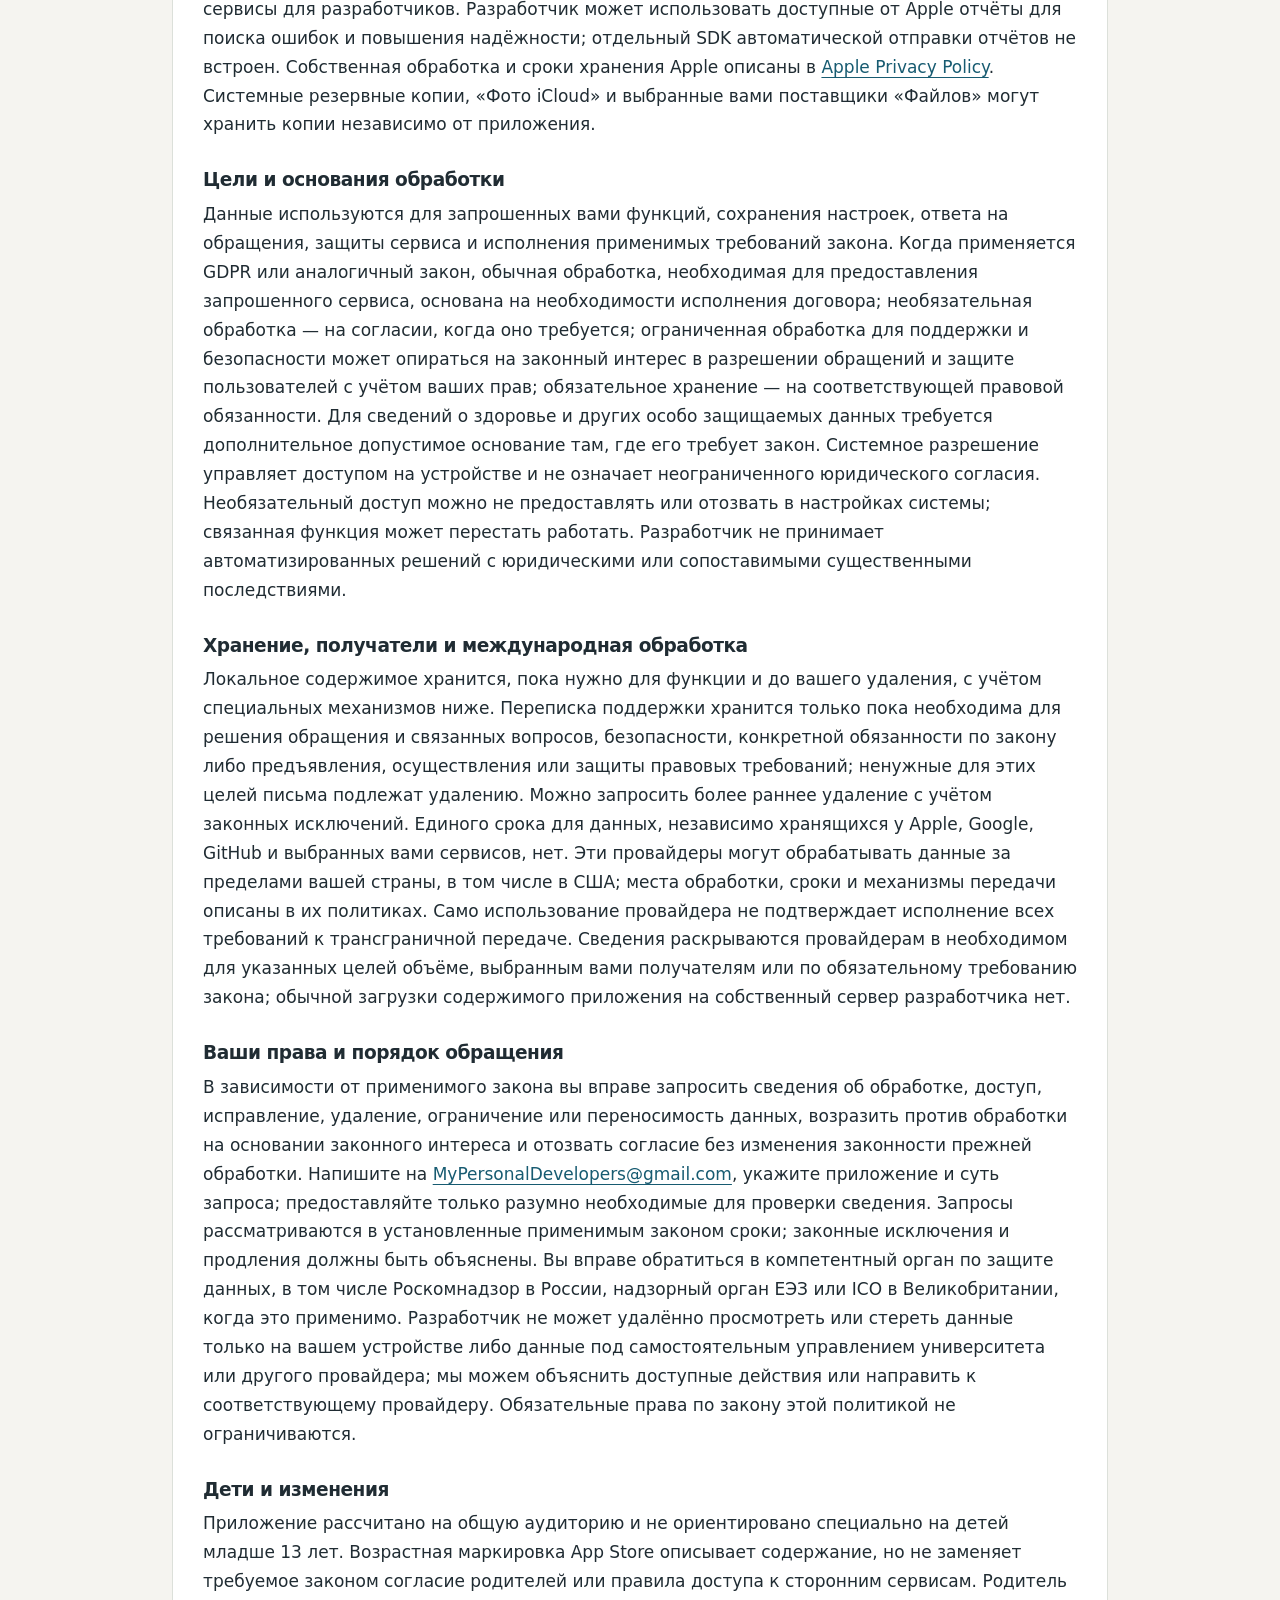
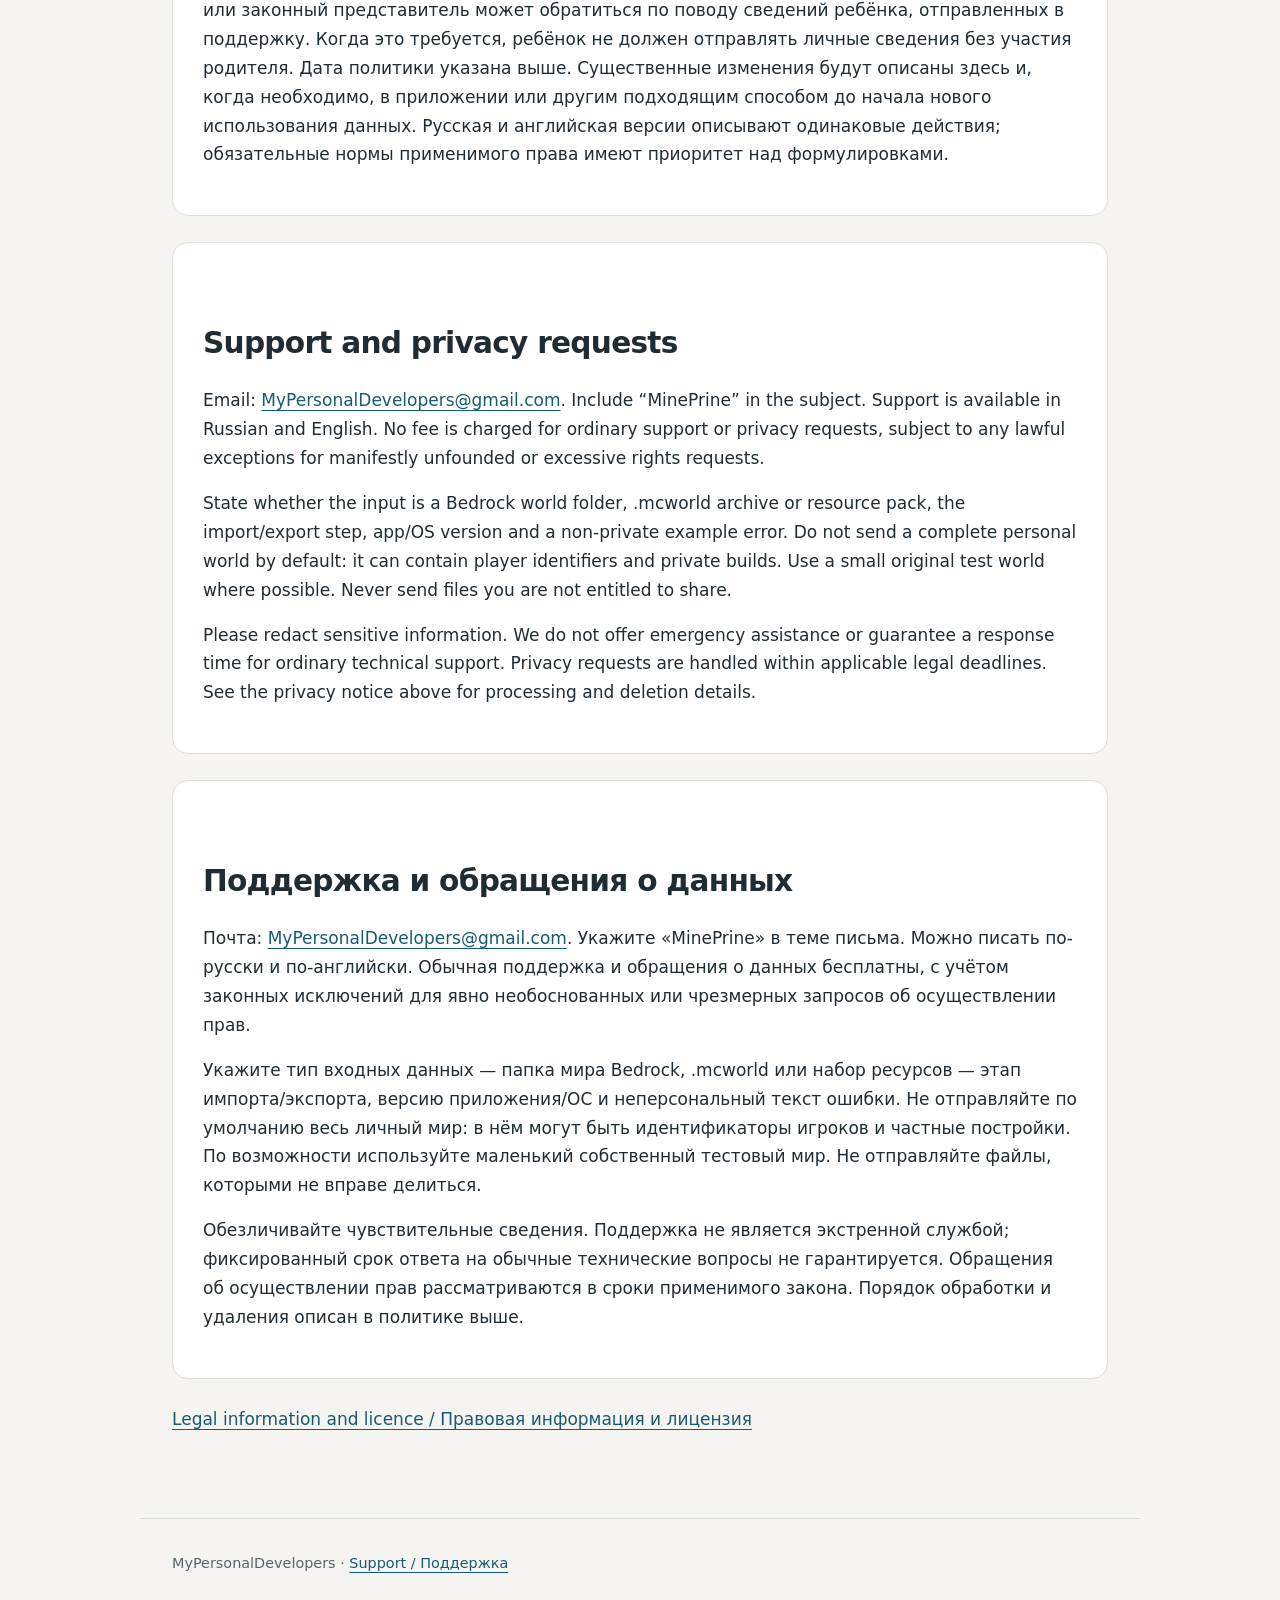
==== commit e4cf99ac: "Remove repeated personal details from app privacy page" ====
--- a/mineprine.html
+++ b/mineprine.html
@@ -1,4 +1,4 @@
 <!doctype html>
 <html lang="en"><head><meta charset="utf-8"><meta name="viewport" content="width=device-width,initial-scale=1"><meta name="referrer" content="strict-origin-when-cross-origin"><title>MinePrine — Privacy &amp; Support | MyPersonalDevelopers</title><meta name="description" content="Privacy notices, support and data controls for Univer, Peak, Plenka and MinePrine. English and Russian."><link rel="stylesheet" href="style.css"></head><body>
 <header><a href="index.html">MyPersonalDevelopers</a><nav aria-label="Main navigation"><a href="index.html">Apps / Приложения</a><a href="terms.html">Legal / Правовая информация</a><a href="mailto:MyPersonalDevelopers@gmail.com">Contact / Связаться</a></nav></header>
-<main><p class="eyebrow">Privacy · Support / Конфиденциальность · Поддержка</p><h1>MinePrine</h1><p class="lead">Voxel worlds to 3D-printable models / Из блочных миров в модели для 3D-печати</p><p class="meta">Effective / Действует с: 21 October 2026 / 21 октября 2026 · Current free version / Текущая бесплатная версия</p><nav class="toc" aria-label="Page contents"><a href="#privacy-en">Privacy — English</a><a href="#privacy-ru">Конфиденциальность — Русский</a><a href="#support-en">Support — English</a><a href="#support-ru">Поддержка — Русский</a></nav><section class="language" lang="en" id="privacy-en"><h2>Privacy notice</h2><h3>Developer and scope</h3><p>Gorshkov Daniil Dmitrievich, an individual developer based in Russia, publishes this app and is responsible for the processing described here that the developer determines. Contact for support and privacy requests: <a href="mailto:MyPersonalDevelopers@gmail.com">MyPersonalDevelopers@gmail.com</a>. This notice covers the current free app and its companion features where available, and the support website. It is a notice of actual practices, not blanket consent to new uses of data.</p><h3>Imported worlds and local model processing</h3><p>MinePrine reads world folders, .mcworld archives and resource packs that you authorize through system file selection. The app processes world names, previews, block data, saved player position and related world metadata on the device to display the world, select structures and create printable models. Authorized folder bookmarks may be stored for later access. Imported archives, model names, print settings, previews and generated STL/3MF files may be stored in the app’s local library. This is game-world information, not physical GPS location. There is no developer-operated account, file-upload server, cloud model-processing service or remote printing service in the inspected source.</p><h3>Local peer transfer, export and Photos</h3><p>The Sync feature uses local peer-to-peer MultipeerConnectivity to discover and connect nearby compatible devices and transfer selected world/model resources and transfer metadata. The framework uses a local device/peer display name for discovery. Sessions require transport encryption, but you must still connect only to devices you recognize; encryption is not proof of the other device’s owner. A receiving device obtains and may retain a copy. Local-network permission enables discovery. Export and sharing pass selected files to the destination you choose; a Files provider, including iCloud Drive, may synchronize them under its own rules. Saving a preview image uses Photos add-only authorization. The developer does not routinely receive worlds or models.</p><h3>Managing and deleting MinePrine data</h3><p>Use available library removal controls to remove models and imported resources; removing the active resource pack stops its use and removes the copy managed by that function. Disconnect peer synchronization to stop further local transfers. Revoking local-network access stops discovery; choose folders carefully because a saved bookmark can permit later access. Removing the app normally removes app-container copies, but does not remove original Minecraft worlds, resource packs outside the app, exports in Files, images in Photos, peer-device copies or backups. Delete those separately through the owning app/provider. The developer cannot remotely erase them. Only import or share material you are entitled to use.</p><h3>Advertising, tracking and payments</h3><p>The current free version has no advertising, advertising identifiers, cross-app tracking SDKs, developer-operated analytics SDKs, paid subscriptions or in-app purchases. The developer does not sell personal data or share it for targeted advertising. Future paid features or different data uses are not authorized by this notice: relevant disclosures and any legally required notices or consent must be provided before they start.</p><h3>Support correspondence</h3><p>If you email <a href="mailto:MyPersonalDevelopers@gmail.com">MyPersonalDevelopers@gmail.com</a>, the developer receives your email address, the information in your message and any attachments you choose to send. This is used to reply, investigate the reported issue, protect users and handle privacy requests. The mailbox uses Gmail, supplied by Google; email providers process delivery and mailbox information under their terms. See <a href="https://policies.google.com/privacy">Google Privacy Policy</a>. Do not send passwords, authentication codes, medical records, full university correspondence or other people’s personal data. Redact screenshots and logs before sending them. Email is optional; no support form or email content is collected by this website.</p><h3>Website hosting</h3><p>This static website is hosted on GitHub Pages. It has no developer-added cookies, advertising, analytics scripts, external fonts, embedded videos, forms or user accounts. GitHub logs and stores visitors’ IP addresses for security when serving Pages, even without a GitHub account; other connection information is handled under its privacy statement. See <a href="https://docs.github.com/en/pages/getting-started-with-github-pages/what-is-github-pages#data-collection">GitHub Pages: data collection</a> and <a href="https://docs.github.com/en/site-policy/privacy-policies/github-general-privacy-statement">GitHub Privacy Statement</a>. The developer does not receive an individual visitor log through this website. Following an external link or sending an email uses the destination provider’s services.</p><h3>Apple services and diagnostics</h3><p>Apple operates the App Store, operating-system permissions, device backup and Apple services used by the app. If you enable sharing with Apple or developers, Apple may provide crash or app-usage reports through its developer services. The developer may use reports made available by Apple to diagnose faults and improve reliability; no separate automatic reporting SDK is included. Apple’s own collection and retention are described in <a href="https://www.apple.com/legal/privacy/">Apple Privacy Policy</a>. System backups, iCloud Photos and user-selected Files providers may hold copies independently of the app.</p><h3>Purposes and legal grounds</h3><p>Data is used to provide the features you request, store your choices, respond to support, secure the service and meet applicable legal obligations. Where GDPR or a similar law applies, ordinary processing necessary to provide a requested service relies on contractual necessity; optional processing relies on consent where required; limited support and security processing may rely on legitimate interests in resolving requests and protecting users, subject to your rights; legally required records rely on the relevant legal obligation. Health or other specially protected information requires an applicable additional legal condition where that law requires one. A system permission is a device control and must not be treated as unrestricted legal consent. You can refuse optional access and revoke it in system settings; the corresponding feature may then stop working. There is no developer-operated automated decision-making with legal or similarly significant effects.</p><h3>Retention, recipients and international processing</h3><p>Local app content is retained while needed for the feature and until you delete it, subject to the specific controls below. Support messages are kept only while necessary to resolve the request and follow-up, maintain security or meet a specific legal obligation or establish, exercise or defend a legal claim; messages no longer needed for those purposes should be deleted. You can request earlier deletion, subject to applicable legal exceptions. There is no fixed universal retention period for data held independently by Apple, Google, GitHub or a service you choose. These providers may process data outside your country, including in the United States; their policies explain their processing locations, retention and transfer arrangements. Their use does not establish that every international transfer requirement has been met. Information is disclosed to service providers as needed for the described purposes, to recipients you select, or where legally required; no app content is routinely uploaded to a developer-operated server.</p><h3>Your rights and how to contact us</h3><p>Depending on the law that applies, you may request information about processing, access, correction, deletion, restriction or portability, object to processing based on legitimate interests and withdraw consent without affecting prior lawful processing. Write to <a href="mailto:MyPersonalDevelopers@gmail.com">MyPersonalDevelopers@gmail.com</a> and identify the app and request; provide only what is reasonably needed to verify the request. We handle requests within applicable legal deadlines, with any lawful exceptions or extensions explained. You may complain to your competent data protection authority, including Roskomnadzor in Russia, an EEA supervisory authority or the UK ICO where applicable. The developer cannot remotely inspect or erase data held only on your device or independently controlled by a university or another provider; we can explain the available controls or direct you to the relevant provider. Nothing here limits mandatory statutory rights.</p><h3>Children and changes</h3><p>The app is intended for a general audience and is not specifically directed at children under 13. The App Store age rating describes content; it is not a substitute for any legally required parental consent or service eligibility rules. Parents or guardians can contact the developer about a child’s information sent to support. Children should not send personal information to support without a parent or guardian where required. This notice is dated above. Material changes will be explained here and through the app or other appropriate means where required before a new use begins. English and Russian versions aim to describe the same practices; mandatory local law takes priority over any wording.</p></section><section class="language" lang="ru" id="privacy-ru"><h2>Политика конфиденциальности</h2><h3>Разработчик и область действия</h3><p>Gorshkov Daniil Dmitrievich, физическое лицо, находящееся в России, публикует приложение и отвечает за описанную здесь обработку, цели и способы которой определяет разработчик. Почта для поддержки и обращений о данных: <a href="mailto:MyPersonalDevelopers@gmail.com">MyPersonalDevelopers@gmail.com</a>. Политика относится к текущей бесплатной версии, связанным функциям приложений-компаньонов при их наличии и сайту поддержки. Это описание фактических действий, а не общее согласие на новые способы использования данных.</p><h3>Импорт миров и локальная обработка моделей</h3><p>MinePrine читает папки миров, архивы .mcworld и наборы ресурсов, которые вы разрешили открыть через системный выбор файлов. Названия миров, превью, блоки, сохранённая позиция игрока и связанные метаданные обрабатываются на устройстве для просмотра, выбора построек и создания моделей для печати. Разрешения-закладки выбранных папок могут сохраняться для последующего доступа. Импортированные архивы, названия моделей, параметры печати, превью и файлы STL/3MF могут храниться в локальной библиотеке приложения. Позиция в игровом мире не является физической геолокацией GPS. В проверенных исходниках нет аккаунта разработчика, сервера загрузки файлов, облачной обработки моделей и удалённой услуги печати.</p><h3>Локальная передача, экспорт и «Фото»</h3><p>Функция Sync использует локальное соединение MultipeerConnectivity для обнаружения совместимых устройств рядом и передачи выбранных ресурсов миров/моделей и метаданных передачи. При обнаружении используется отображаемое имя устройства/участника. Соединения требуют транспортного шифрования, но подключаться следует только к узнаваемым устройствам: шифрование не подтверждает владельца другого устройства. Получатель получает и может сохранить копию. Обнаружение требует разрешения локальной сети. Экспорт и отправка передают файлы выбранному вами получателю; поставщик «Файлов», включая iCloud Drive, может синхронизировать их по своим правилам. Сохранение превью запрашивает разрешение только на добавление в «Фото». Обычной отправки миров и моделей разработчику нет.</p><h3>Управление и удаление данных MinePrine</h3><p>Удаляйте модели и импортированные ресурсы доступными средствами библиотеки; удаление активного набора ресурсов прекращает его использование и убирает копию, управляемую этой функцией. Отключение сопряжения прекращает дальнейшую локальную передачу. Отзыв доступа к локальной сети прекращает обнаружение; внимательно выбирайте папки, поскольку сохранённая закладка может позволять последующий доступ. Удаление приложения обычно убирает копии контейнера приложения, но не исходные миры Minecraft, внешние наборы ресурсов, экспорты в «Файлах», изображения в «Фото», копии у других устройств и резервные копии. Удаляйте их отдельно в управляющем приложении или сервисе. Разработчик не может стереть их удалённо. Импортируйте и отправляйте только материалы, которые вправе использовать.</p><h3>Реклама, отслеживание и оплата</h3><p>В текущей бесплатной версии нет рекламы, рекламных идентификаторов, SDK межсервисного отслеживания, собственных SDK аналитики разработчика, платных подписок и встроенных покупок. Разработчик не продаёт персональные данные и не передаёт их для таргетированной рекламы. Эта политика не разрешает будущие платные функции или новые способы обработки: необходимые раскрытия, уведомления и согласия должны быть оформлены до их запуска.</p><h3>Обращения в поддержку</h3><p>Если вы пишете на <a href="mailto:MyPersonalDevelopers@gmail.com">MyPersonalDevelopers@gmail.com</a>, разработчик получает ваш email, содержание письма и выбранные вами вложения. Они используются для ответа, разбора указанной проблемы, защиты пользователей и исполнения запросов о данных. Почта работает через Gmail компании Google; почтовые провайдеры обрабатывают доставку и хранение по своим условиям. См. <a href="https://policies.google.com/privacy">Google Privacy Policy</a>. Не отправляйте пароли, коды входа, медицинские документы, полную университетскую переписку и чужие персональные данные. Обезличивайте скриншоты и журналы. Обращение по email добровольно; на сайте нет формы сбора обращений или содержания писем.</p><h3>Хостинг сайта</h3><p>Этот статический сайт размещён на GitHub Pages. Разработчик не добавляет cookie, рекламу, скрипты аналитики, внешние шрифты, встроенные видео, формы и учётные записи. При открытии Pages GitHub регистрирует и хранит IP-адреса посетителей в целях безопасности, в том числе без входа в аккаунт; другие технические сведения обрабатываются согласно его политике. См. <a href="https://docs.github.com/en/pages/getting-started-with-github-pages/what-is-github-pages#data-collection">GitHub Pages: data collection</a> и <a href="https://docs.github.com/en/site-policy/privacy-policies/github-general-privacy-statement">GitHub Privacy Statement</a>. Через этот сайт разработчик не получает журнал отдельных посетителей. Переход по внешней ссылке и отправка email используют сервисы соответствующего провайдера.</p><h3>Сервисы Apple и диагностика</h3><p>Apple обеспечивает работу App Store, системных разрешений, резервного копирования устройства и используемых приложением сервисов Apple. Если вы включили отправку данных Apple или разработчикам, Apple может предоставлять отчёты о сбоях и использовании через сервисы для разработчиков. Разработчик может использовать доступные от Apple отчёты для поиска ошибок и повышения надёжности; отдельный SDK автоматической отправки отчётов не встроен. Собственная обработка и сроки хранения Apple описаны в <a href="https://www.apple.com/legal/privacy/">Apple Privacy Policy</a>. Системные резервные копии, «Фото iCloud» и выбранные вами поставщики «Файлов» могут хранить копии независимо от приложения.</p><h3>Цели и основания обработки</h3><p>Данные используются для запрошенных вами функций, сохранения настроек, ответа на обращения, защиты сервиса и исполнения применимых требований закона. Когда применяется GDPR или аналогичный закон, обычная обработка, необходимая для предоставления запрошенного сервиса, основана на необходимости исполнения договора; необязательная обработка — на согласии, когда оно требуется; ограниченная обработка для поддержки и безопасности может опираться на законный интерес в разрешении обращений и защите пользователей с учётом ваших прав; обязательное хранение — на соответствующей правовой обязанности. Для сведений о здоровье и других особо защищаемых данных требуется дополнительное допустимое основание там, где его требует закон. Системное разрешение управляет доступом на устройстве и не означает неограниченного юридического согласия. Необязательный доступ можно не предоставлять или отозвать в настройках системы; связанная функция может перестать работать. Разработчик не принимает автоматизированных решений с юридическими или сопоставимыми существенными последствиями.</p><h3>Хранение, получатели и международная обработка</h3><p>Локальное содержимое хранится, пока нужно для функции и до вашего удаления, с учётом специальных механизмов ниже. Переписка поддержки хранится только пока необходима для решения обращения и связанных вопросов, безопасности, конкретной обязанности по закону либо предъявления, осуществления или защиты правовых требований; ненужные для этих целей письма подлежат удалению. Можно запросить более раннее удаление с учётом законных исключений. Единого срока для данных, независимо хранящихся у Apple, Google, GitHub и выбранных вами сервисов, нет. Эти провайдеры могут обрабатывать данные за пределами вашей страны, в том числе в США; места обработки, сроки и механизмы передачи описаны в их политиках. Само использование провайдера не подтверждает исполнение всех требований к трансграничной передаче. Сведения раскрываются провайдерам в необходимом для указанных целей объёме, выбранным вами получателям или по обязательному требованию закона; обычной загрузки содержимого приложения на собственный сервер разработчика нет.</p><h3>Ваши права и порядок обращения</h3><p>В зависимости от применимого закона вы вправе запросить сведения об обработке, доступ, исправление, удаление, ограничение или переносимость данных, возразить против обработки на основании законного интереса и отозвать согласие без изменения законности прежней обработки. Напишите на <a href="mailto:MyPersonalDevelopers@gmail.com">MyPersonalDevelopers@gmail.com</a>, укажите приложение и суть запроса; предоставляйте только разумно необходимые для проверки сведения. Запросы рассматриваются в установленные применимым законом сроки; законные исключения и продления должны быть объяснены. Вы вправе обратиться в компетентный орган по защите данных, в том числе Роскомнадзор в России, надзорный орган ЕЭЗ или ICO в Великобритании, когда это применимо. Разработчик не может удалённо просмотреть или стереть данные только на вашем устройстве либо данные под самостоятельным управлением университета или другого провайдера; мы можем объяснить доступные действия или направить к соответствующему провайдеру. Обязательные права по закону этой политикой не ограничиваются.</p><h3>Дети и изменения</h3><p>Приложение рассчитано на общую аудиторию и не ориентировано специально на детей младше 13 лет. Возрастная маркировка App Store описывает содержание, но не заменяет требуемое законом согласие родителей или правила доступа к сторонним сервисам. Родитель или законный представитель может обратиться по поводу сведений ребёнка, отправленных в поддержку. Когда это требуется, ребёнок не должен отправлять личные сведения без участия родителя. Дата политики указана выше. Существенные изменения будут описаны здесь и, когда необходимо, в приложении или другим подходящим способом до начала нового использования данных. Русская и английская версии описывают одинаковые действия; обязательные нормы применимого права имеют приоритет над формулировками.</p></section><section class="language" lang="en" id="support-en"><h2>Support and privacy requests</h2><p>Email: <a href="mailto:MyPersonalDevelopers@gmail.com">MyPersonalDevelopers@gmail.com</a>. Include “MinePrine” in the subject. Support is available in Russian and English. No fee is charged for ordinary support or privacy requests, subject to any lawful exceptions for manifestly unfounded or excessive rights requests.</p><p>State whether the input is a Bedrock world folder, .mcworld archive or resource pack, the import/export step, app/OS version and a non-private example error. Do not send a complete personal world by default: it can contain player identifiers and private builds. Use a small original test world where possible. Never send files you are not entitled to share.</p><p>Please redact sensitive information. We do not offer emergency assistance or guarantee a response time for ordinary technical support. Privacy requests are handled within applicable legal deadlines. See the privacy notice above for processing and deletion details.</p></section><section class="language" lang="ru" id="support-ru"><h2>Поддержка и обращения о данных</h2><p>Почта: <a href="mailto:MyPersonalDevelopers@gmail.com">MyPersonalDevelopers@gmail.com</a>. Укажите «MinePrine» в теме письма. Можно писать по-русски и по-английски. Обычная поддержка и обращения о данных бесплатны, с учётом законных исключений для явно необоснованных или чрезмерных запросов об осуществлении прав.</p><p>Укажите тип входных данных — папка мира Bedrock, .mcworld или набор ресурсов — этап импорта/экспорта, версию приложения/ОС и неперсональный текст ошибки. Не отправляйте по умолчанию весь личный мир: в нём могут быть идентификаторы игроков и частные постройки. По возможности используйте маленький собственный тестовый мир. Не отправляйте файлы, которыми не вправе делиться.</p><p>Обезличивайте чувствительные сведения. Поддержка не является экстренной службой; фиксированный срок ответа на обычные технические вопросы не гарантируется. Обращения об осуществлении прав рассматриваются в сроки применимого закона. Порядок обработки и удаления описан в политике выше.</p></section><p><a href="terms.html">Legal information and licence / Правовая информация и лицензия</a></p></main><footer><p>Gorshkov Daniil Dmitrievich · Individual developer, Russia / Разработчик — физическое лицо, Россия</p><p><a href="mailto:MyPersonalDevelopers@gmail.com">MyPersonalDevelopers@gmail.com</a> · Updated / Обновлено: 21 October 2026 / 21 октября 2026</p><p>No advertising or analytics scripts on this website. Hosting connection logs are described in each privacy notice.<br><span lang="ru">На сайте нет рекламных и аналитических скриптов. Технические журналы хостинга описаны в каждой политике.</span></p></footer></body></html>+<main><p class="eyebrow">Privacy · Support / Конфиденциальность · Поддержка</p><h1>MinePrine</h1><p class="lead">Voxel worlds to 3D-printable models / Из блочных миров в модели для 3D-печати</p><p class="meta">Effective / Действует с: 21 October 2026 / 21 октября 2026 · Current free version / Текущая бесплатная версия</p><nav class="toc" aria-label="Page contents"><a href="#privacy-en">Privacy — English</a><a href="#privacy-ru">Конфиденциальность — Русский</a><a href="#support-en">Support — English</a><a href="#support-ru">Поддержка — Русский</a></nav><section class="language" lang="en" id="privacy-en"><h2>Privacy notice</h2><h3>Developer and scope</h3><p>The developer identified on the <a href="terms.html">legal information page</a> publishes this app and is responsible for the processing described here that the developer determines. Contact for support and privacy requests: <a href="mailto:MyPersonalDevelopers@gmail.com">MyPersonalDevelopers@gmail.com</a>. This notice covers the current free app and its companion features where available, and the support website. It is a notice of actual practices, not blanket consent to new uses of data.</p><h3>Imported worlds and local model processing</h3><p>MinePrine reads world folders, .mcworld archives and resource packs that you authorize through system file selection. The app processes world names, previews, block data, saved player position and related world metadata on the device to display the world, select structures and create printable models. Authorized folder bookmarks may be stored for later access. Imported archives, model names, print settings, previews and generated STL/3MF files may be stored in the app’s local library. This is game-world information, not physical GPS location. There is no developer-operated account, file-upload server, cloud model-processing service or remote printing service in the inspected source.</p><h3>Local peer transfer, export and Photos</h3><p>The Sync feature uses local peer-to-peer MultipeerConnectivity to discover and connect nearby compatible devices and transfer selected world/model resources and transfer metadata. The framework uses a local device/peer display name for discovery. Sessions require transport encryption, but you must still connect only to devices you recognize; encryption is not proof of the other device’s owner. A receiving device obtains and may retain a copy. Local-network permission enables discovery. Export and sharing pass selected files to the destination you choose; a Files provider, including iCloud Drive, may synchronize them under its own rules. Saving a preview image uses Photos add-only authorization. The developer does not routinely receive worlds or models.</p><h3>Managing and deleting MinePrine data</h3><p>Use available library removal controls to remove models and imported resources; removing the active resource pack stops its use and removes the copy managed by that function. Disconnect peer synchronization to stop further local transfers. Revoking local-network access stops discovery; choose folders carefully because a saved bookmark can permit later access. Removing the app normally removes app-container copies, but does not remove original Minecraft worlds, resource packs outside the app, exports in Files, images in Photos, peer-device copies or backups. Delete those separately through the owning app/provider. The developer cannot remotely erase them. Only import or share material you are entitled to use.</p><h3>Advertising, tracking and payments</h3><p>The current free version has no advertising, advertising identifiers, cross-app tracking SDKs, developer-operated analytics SDKs, paid subscriptions or in-app purchases. The developer does not sell personal data or share it for targeted advertising. Future paid features or different data uses are not authorized by this notice: relevant disclosures and any legally required notices or consent must be provided before they start.</p><h3>Support correspondence</h3><p>If you email <a href="mailto:MyPersonalDevelopers@gmail.com">MyPersonalDevelopers@gmail.com</a>, the developer receives your email address, the information in your message and any attachments you choose to send. This is used to reply, investigate the reported issue, protect users and handle privacy requests. The mailbox uses Gmail, supplied by Google; email providers process delivery and mailbox information under their terms. See <a href="https://policies.google.com/privacy">Google Privacy Policy</a>. Do not send passwords, authentication codes, medical records, full university correspondence or other people’s personal data. Redact screenshots and logs before sending them. Email is optional; no support form or email content is collected by this website.</p><h3>Website hosting</h3><p>This static website is hosted on GitHub Pages. It has no developer-added cookies, advertising, analytics scripts, external fonts, embedded videos, forms or user accounts. GitHub logs and stores visitors’ IP addresses for security when serving Pages, even without a GitHub account; other connection information is handled under its privacy statement. See <a href="https://docs.github.com/en/pages/getting-started-with-github-pages/what-is-github-pages#data-collection">GitHub Pages: data collection</a> and <a href="https://docs.github.com/en/site-policy/privacy-policies/github-general-privacy-statement">GitHub Privacy Statement</a>. The developer does not receive an individual visitor log through this website. Following an external link or sending an email uses the destination provider’s services.</p><h3>Apple services and diagnostics</h3><p>Apple operates the App Store, operating-system permissions, device backup and Apple services used by the app. If you enable sharing with Apple or developers, Apple may provide crash or app-usage reports through its developer services. The developer may use reports made available by Apple to diagnose faults and improve reliability; no separate automatic reporting SDK is included. Apple’s own collection and retention are described in <a href="https://www.apple.com/legal/privacy/">Apple Privacy Policy</a>. System backups, iCloud Photos and user-selected Files providers may hold copies independently of the app.</p><h3>Purposes and legal grounds</h3><p>Data is used to provide the features you request, store your choices, respond to support, secure the service and meet applicable legal obligations. Where GDPR or a similar law applies, ordinary processing necessary to provide a requested service relies on contractual necessity; optional processing relies on consent where required; limited support and security processing may rely on legitimate interests in resolving requests and protecting users, subject to your rights; legally required records rely on the relevant legal obligation. Health or other specially protected information requires an applicable additional legal condition where that law requires one. A system permission is a device control and must not be treated as unrestricted legal consent. You can refuse optional access and revoke it in system settings; the corresponding feature may then stop working. There is no developer-operated automated decision-making with legal or similarly significant effects.</p><h3>Retention, recipients and international processing</h3><p>Local app content is retained while needed for the feature and until you delete it, subject to the specific controls below. Support messages are kept only while necessary to resolve the request and follow-up, maintain security or meet a specific legal obligation or establish, exercise or defend a legal claim; messages no longer needed for those purposes should be deleted. You can request earlier deletion, subject to applicable legal exceptions. There is no fixed universal retention period for data held independently by Apple, Google, GitHub or a service you choose. These providers may process data outside your country, including in the United States; their policies explain their processing locations, retention and transfer arrangements. Their use does not establish that every international transfer requirement has been met. Information is disclosed to service providers as needed for the described purposes, to recipients you select, or where legally required; no app content is routinely uploaded to a developer-operated server.</p><h3>Your rights and how to contact us</h3><p>Depending on the law that applies, you may request information about processing, access, correction, deletion, restriction or portability, object to processing based on legitimate interests and withdraw consent without affecting prior lawful processing. Write to <a href="mailto:MyPersonalDevelopers@gmail.com">MyPersonalDevelopers@gmail.com</a> and identify the app and request; provide only what is reasonably needed to verify the request. We handle requests within applicable legal deadlines, with any lawful exceptions or extensions explained. You may complain to your competent data protection authority, including Roskomnadzor in Russia, an EEA supervisory authority or the UK ICO where applicable. The developer cannot remotely inspect or erase data held only on your device or independently controlled by a university or another provider; we can explain the available controls or direct you to the relevant provider. Nothing here limits mandatory statutory rights.</p><h3>Children and changes</h3><p>The app is intended for a general audience and is not specifically directed at children under 13. The App Store age rating describes content; it is not a substitute for any legally required parental consent or service eligibility rules. Parents or guardians can contact the developer about a child’s information sent to support. Children should not send personal information to support without a parent or guardian where required. This notice is dated above. Material changes will be explained here and through the app or other appropriate means where required before a new use begins. English and Russian versions aim to describe the same practices; mandatory local law takes priority over any wording.</p></section><section class="language" lang="ru" id="privacy-ru"><h2>Политика конфиденциальности</h2><h3>Разработчик и область действия</h3><p>Разработчик, указанный на <a href="terms.html">странице правовой информации</a>, публикует приложение и отвечает за описанную здесь обработку, цели и способы которой определяет разработчик. Почта для поддержки и обращений о данных: <a href="mailto:MyPersonalDevelopers@gmail.com">MyPersonalDevelopers@gmail.com</a>. Политика относится к текущей бесплатной версии, связанным функциям приложений-компаньонов при их наличии и сайту поддержки. Это описание фактических действий, а не общее согласие на новые способы использования данных.</p><h3>Импорт миров и локальная обработка моделей</h3><p>MinePrine читает папки миров, архивы .mcworld и наборы ресурсов, которые вы разрешили открыть через системный выбор файлов. Названия миров, превью, блоки, сохранённая позиция игрока и связанные метаданные обрабатываются на устройстве для просмотра, выбора построек и создания моделей для печати. Разрешения-закладки выбранных папок могут сохраняться для последующего доступа. Импортированные архивы, названия моделей, параметры печати, превью и файлы STL/3MF могут храниться в локальной библиотеке приложения. Позиция в игровом мире не является физической геолокацией GPS. В проверенных исходниках нет аккаунта разработчика, сервера загрузки файлов, облачной обработки моделей и удалённой услуги печати.</p><h3>Локальная передача, экспорт и «Фото»</h3><p>Функция Sync использует локальное соединение MultipeerConnectivity для обнаружения совместимых устройств рядом и передачи выбранных ресурсов миров/моделей и метаданных передачи. При обнаружении используется отображаемое имя устройства/участника. Соединения требуют транспортного шифрования, но подключаться следует только к узнаваемым устройствам: шифрование не подтверждает владельца другого устройства. Получатель получает и может сохранить копию. Обнаружение требует разрешения локальной сети. Экспорт и отправка передают файлы выбранному вами получателю; поставщик «Файлов», включая iCloud Drive, может синхронизировать их по своим правилам. Сохранение превью запрашивает разрешение только на добавление в «Фото». Обычной отправки миров и моделей разработчику нет.</p><h3>Управление и удаление данных MinePrine</h3><p>Удаляйте модели и импортированные ресурсы доступными средствами библиотеки; удаление активного набора ресурсов прекращает его использование и убирает копию, управляемую этой функцией. Отключение сопряжения прекращает дальнейшую локальную передачу. Отзыв доступа к локальной сети прекращает обнаружение; внимательно выбирайте папки, поскольку сохранённая закладка может позволять последующий доступ. Удаление приложения обычно убирает копии контейнера приложения, но не исходные миры Minecraft, внешние наборы ресурсов, экспорты в «Файлах», изображения в «Фото», копии у других устройств и резервные копии. Удаляйте их отдельно в управляющем приложении или сервисе. Разработчик не может стереть их удалённо. Импортируйте и отправляйте только материалы, которые вправе использовать.</p><h3>Реклама, отслеживание и оплата</h3><p>В текущей бесплатной версии нет рекламы, рекламных идентификаторов, SDK межсервисного отслеживания, собственных SDK аналитики разработчика, платных подписок и встроенных покупок. Разработчик не продаёт персональные данные и не передаёт их для таргетированной рекламы. Эта политика не разрешает будущие платные функции или новые способы обработки: необходимые раскрытия, уведомления и согласия должны быть оформлены до их запуска.</p><h3>Обращения в поддержку</h3><p>Если вы пишете на <a href="mailto:MyPersonalDevelopers@gmail.com">MyPersonalDevelopers@gmail.com</a>, разработчик получает ваш email, содержание письма и выбранные вами вложения. Они используются для ответа, разбора указанной проблемы, защиты пользователей и исполнения запросов о данных. Почта работает через Gmail компании Google; почтовые провайдеры обрабатывают доставку и хранение по своим условиям. См. <a href="https://policies.google.com/privacy">Google Privacy Policy</a>. Не отправляйте пароли, коды входа, медицинские документы, полную университетскую переписку и чужие персональные данные. Обезличивайте скриншоты и журналы. Обращение по email добровольно; на сайте нет формы сбора обращений или содержания писем.</p><h3>Хостинг сайта</h3><p>Этот статический сайт размещён на GitHub Pages. Разработчик не добавляет cookie, рекламу, скрипты аналитики, внешние шрифты, встроенные видео, формы и учётные записи. При открытии Pages GitHub регистрирует и хранит IP-адреса посетителей в целях безопасности, в том числе без входа в аккаунт; другие технические сведения обрабатываются согласно его политике. См. <a href="https://docs.github.com/en/pages/getting-started-with-github-pages/what-is-github-pages#data-collection">GitHub Pages: data collection</a> и <a href="https://docs.github.com/en/site-policy/privacy-policies/github-general-privacy-statement">GitHub Privacy Statement</a>. Через этот сайт разработчик не получает журнал отдельных посетителей. Переход по внешней ссылке и отправка email используют сервисы соответствующего провайдера.</p><h3>Сервисы Apple и диагностика</h3><p>Apple обеспечивает работу App Store, системных разрешений, резервного копирования устройства и используемых приложением сервисов Apple. Если вы включили отправку данных Apple или разработчикам, Apple может предоставлять отчёты о сбоях и использовании через сервисы для разработчиков. Разработчик может использовать доступные от Apple отчёты для поиска ошибок и повышения надёжности; отдельный SDK автоматической отправки отчётов не встроен. Собственная обработка и сроки хранения Apple описаны в <a href="https://www.apple.com/legal/privacy/">Apple Privacy Policy</a>. Системные резервные копии, «Фото iCloud» и выбранные вами поставщики «Файлов» могут хранить копии независимо от приложения.</p><h3>Цели и основания обработки</h3><p>Данные используются для запрошенных вами функций, сохранения настроек, ответа на обращения, защиты сервиса и исполнения применимых требований закона. Когда применяется GDPR или аналогичный закон, обычная обработка, необходимая для предоставления запрошенного сервиса, основана на необходимости исполнения договора; необязательная обработка — на согласии, когда оно требуется; ограниченная обработка для поддержки и безопасности может опираться на законный интерес в разрешении обращений и защите пользователей с учётом ваших прав; обязательное хранение — на соответствующей правовой обязанности. Для сведений о здоровье и других особо защищаемых данных требуется дополнительное допустимое основание там, где его требует закон. Системное разрешение управляет доступом на устройстве и не означает неограниченного юридического согласия. Необязательный доступ можно не предоставлять или отозвать в настройках системы; связанная функция может перестать работать. Разработчик не принимает автоматизированных решений с юридическими или сопоставимыми существенными последствиями.</p><h3>Хранение, получатели и международная обработка</h3><p>Локальное содержимое хранится, пока нужно для функции и до вашего удаления, с учётом специальных механизмов ниже. Переписка поддержки хранится только пока необходима для решения обращения и связанных вопросов, безопасности, конкретной обязанности по закону либо предъявления, осуществления или защиты правовых требований; ненужные для этих целей письма подлежат удалению. Можно запросить более раннее удаление с учётом законных исключений. Единого срока для данных, независимо хранящихся у Apple, Google, GitHub и выбранных вами сервисов, нет. Эти провайдеры могут обрабатывать данные за пределами вашей страны, в том числе в США; места обработки, сроки и механизмы передачи описаны в их политиках. Само использование провайдера не подтверждает исполнение всех требований к трансграничной передаче. Сведения раскрываются провайдерам в необходимом для указанных целей объёме, выбранным вами получателям или по обязательному требованию закона; обычной загрузки содержимого приложения на собственный сервер разработчика нет.</p><h3>Ваши права и порядок обращения</h3><p>В зависимости от применимого закона вы вправе запросить сведения об обработке, доступ, исправление, удаление, ограничение или переносимость данных, возразить против обработки на основании законного интереса и отозвать согласие без изменения законности прежней обработки. Напишите на <a href="mailto:MyPersonalDevelopers@gmail.com">MyPersonalDevelopers@gmail.com</a>, укажите приложение и суть запроса; предоставляйте только разумно необходимые для проверки сведения. Запросы рассматриваются в установленные применимым законом сроки; законные исключения и продления должны быть объяснены. Вы вправе обратиться в компетентный орган по защите данных, в том числе Роскомнадзор в России, надзорный орган ЕЭЗ или ICO в Великобритании, когда это применимо. Разработчик не может удалённо просмотреть или стереть данные только на вашем устройстве либо данные под самостоятельным управлением университета или другого провайдера; мы можем объяснить доступные действия или направить к соответствующему провайдеру. Обязательные права по закону этой политикой не ограничиваются.</p><h3>Дети и изменения</h3><p>Приложение рассчитано на общую аудиторию и не ориентировано специально на детей младше 13 лет. Возрастная маркировка App Store описывает содержание, но не заменяет требуемое законом согласие родителей или правила доступа к сторонним сервисам. Родитель или законный представитель может обратиться по поводу сведений ребёнка, отправленных в поддержку. Когда это требуется, ребёнок не должен отправлять личные сведения без участия родителя. Дата политики указана выше. Существенные изменения будут описаны здесь и, когда необходимо, в приложении или другим подходящим способом до начала нового использования данных. Русская и английская версии описывают одинаковые действия; обязательные нормы применимого права имеют приоритет над формулировками.</p></section><section class="language" lang="en" id="support-en"><h2>Support and privacy requests</h2><p>Email: <a href="mailto:MyPersonalDevelopers@gmail.com">MyPersonalDevelopers@gmail.com</a>. Include “MinePrine” in the subject. Support is available in Russian and English. No fee is charged for ordinary support or privacy requests, subject to any lawful exceptions for manifestly unfounded or excessive rights requests.</p><p>State whether the input is a Bedrock world folder, .mcworld archive or resource pack, the import/export step, app/OS version and a non-private example error. Do not send a complete personal world by default: it can contain player identifiers and private builds. Use a small original test world where possible. Never send files you are not entitled to share.</p><p>Please redact sensitive information. We do not offer emergency assistance or guarantee a response time for ordinary technical support. Privacy requests are handled within applicable legal deadlines. See the privacy notice above for processing and deletion details.</p></section><section class="language" lang="ru" id="support-ru"><h2>Поддержка и обращения о данных</h2><p>Почта: <a href="mailto:MyPersonalDevelopers@gmail.com">MyPersonalDevelopers@gmail.com</a>. Укажите «MinePrine» в теме письма. Можно писать по-русски и по-английски. Обычная поддержка и обращения о данных бесплатны, с учётом законных исключений для явно необоснованных или чрезмерных запросов об осуществлении прав.</p><p>Укажите тип входных данных — папка мира Bedrock, .mcworld или набор ресурсов — этап импорта/экспорта, версию приложения/ОС и неперсональный текст ошибки. Не отправляйте по умолчанию весь личный мир: в нём могут быть идентификаторы игроков и частные постройки. По возможности используйте маленький собственный тестовый мир. Не отправляйте файлы, которыми не вправе делиться.</p><p>Обезличивайте чувствительные сведения. Поддержка не является экстренной службой; фиксированный срок ответа на обычные технические вопросы не гарантируется. Обращения об осуществлении прав рассматриваются в сроки применимого закона. Порядок обработки и удаления описан в политике выше.</p></section><p><a href="terms.html">Legal information and licence / Правовая информация и лицензия</a></p></main><footer><p>MyPersonalDevelopers · <a href="#support-en">Support / Поддержка</a></p></footer></body></html>
